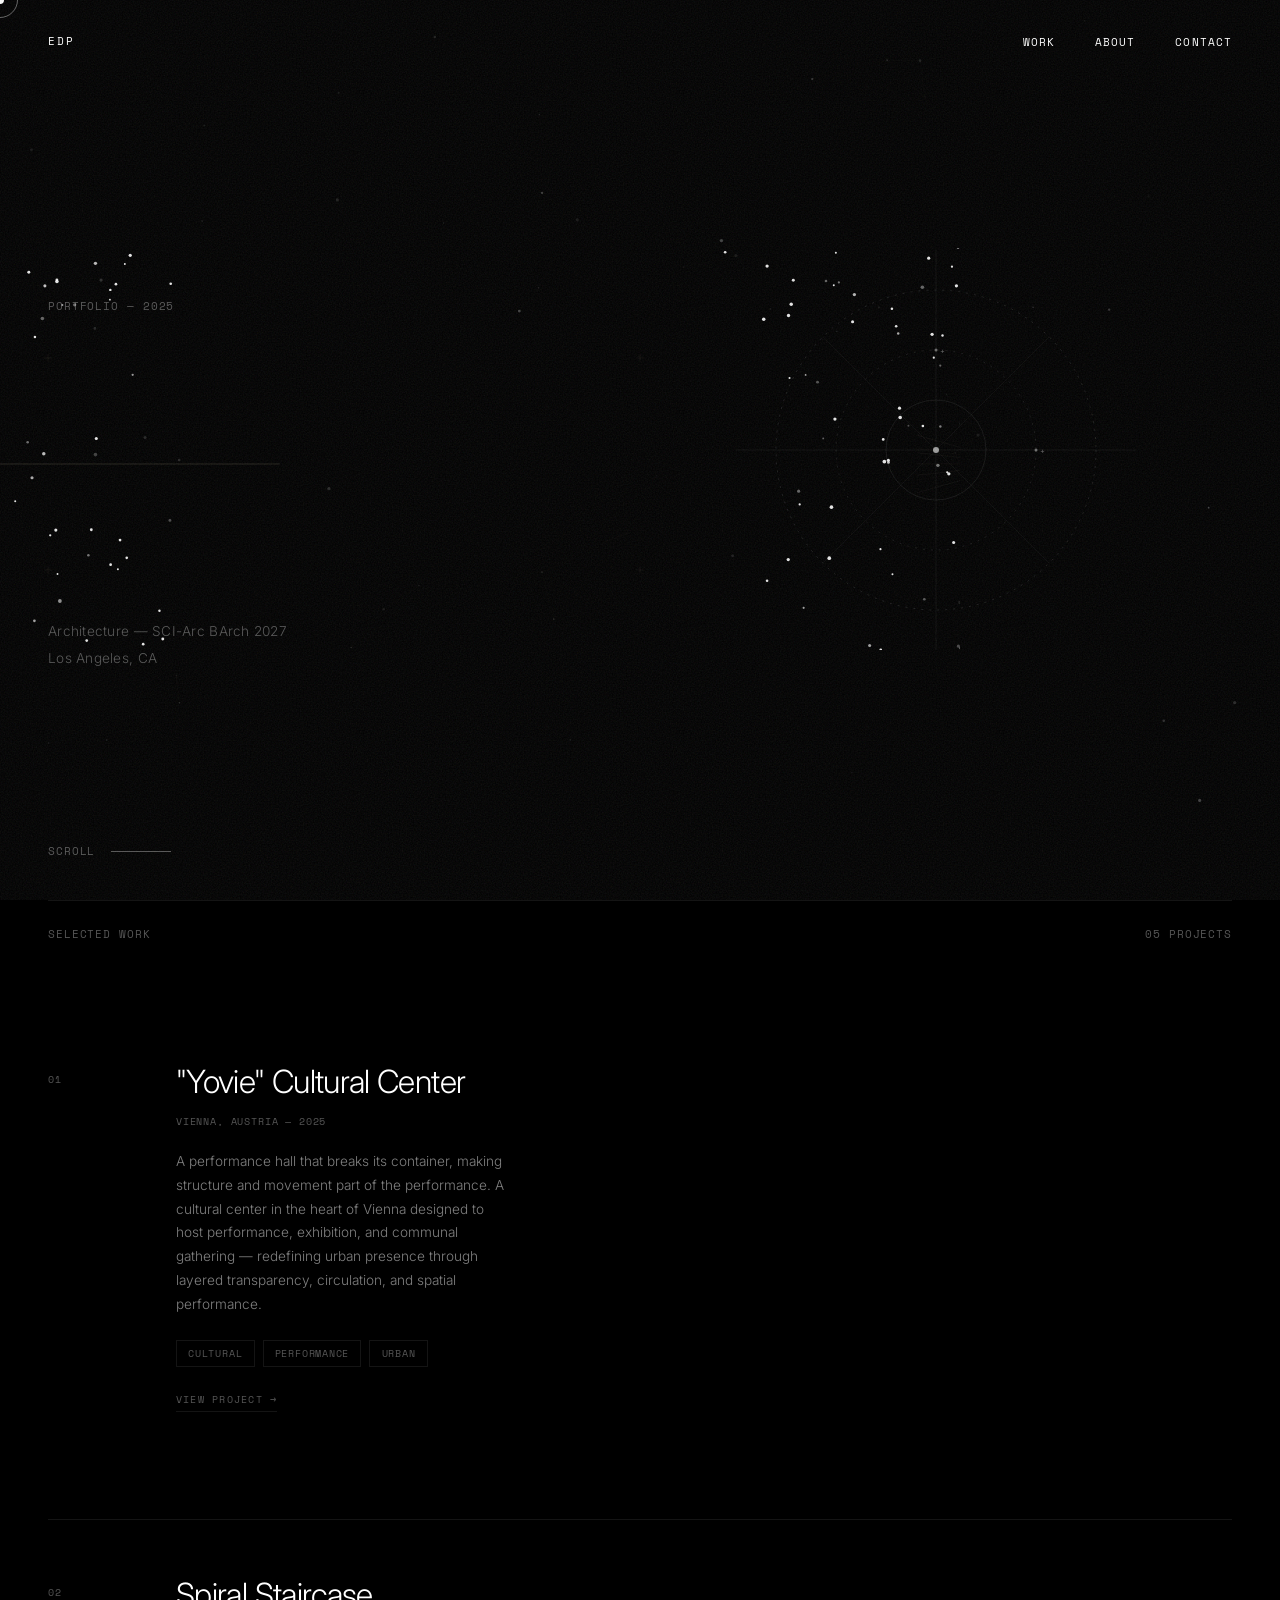
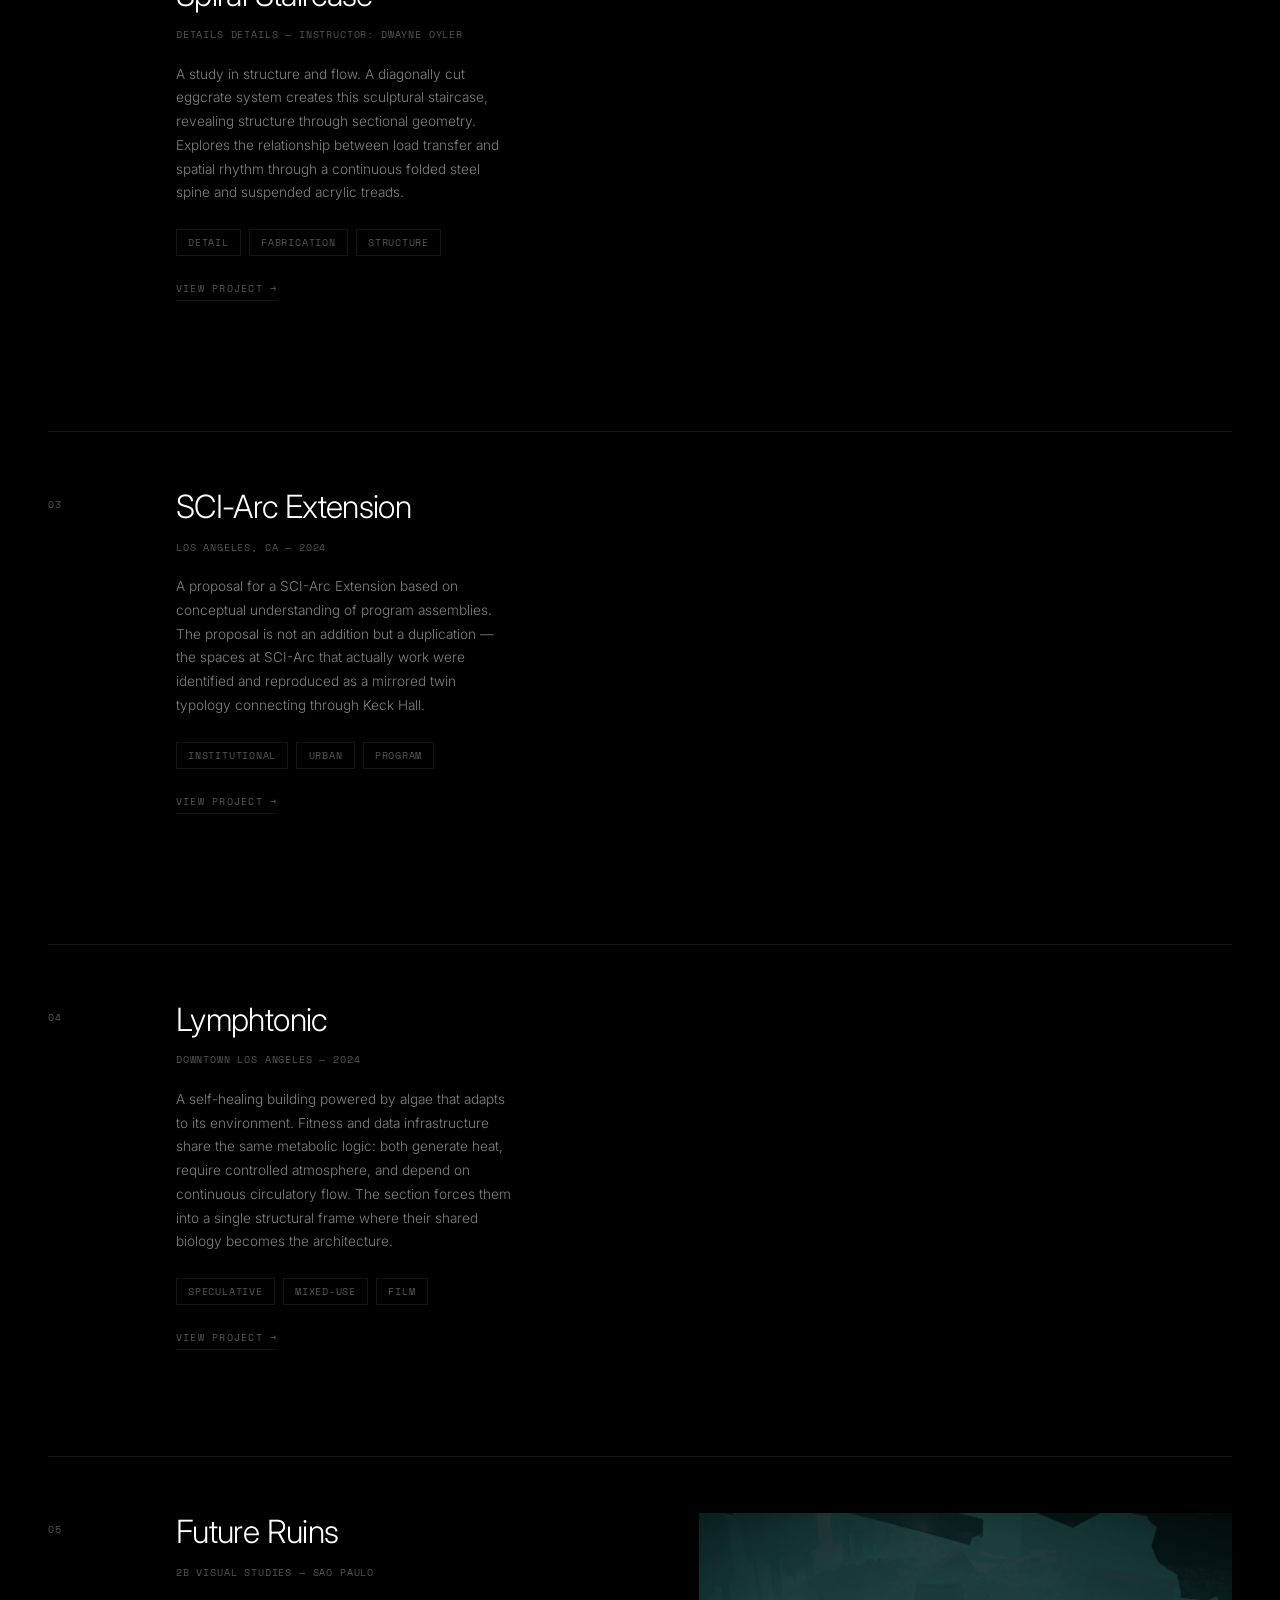
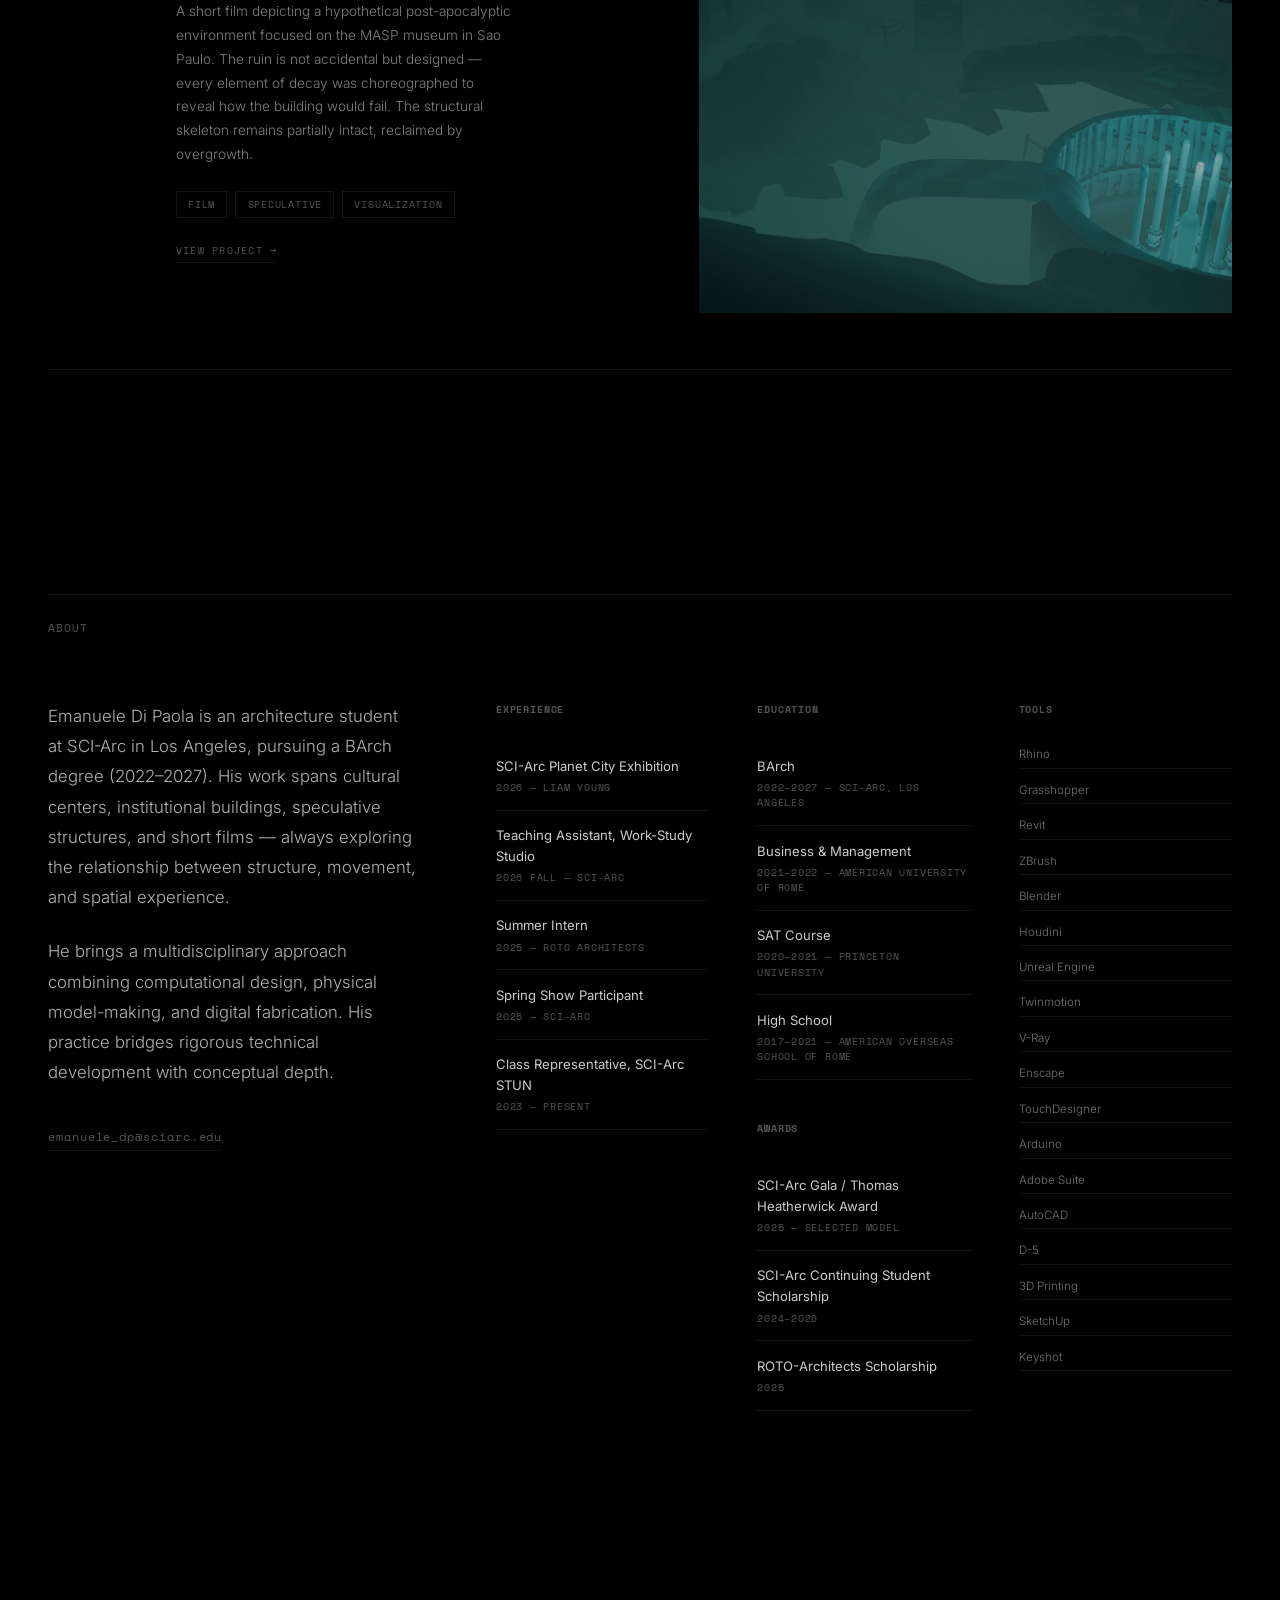
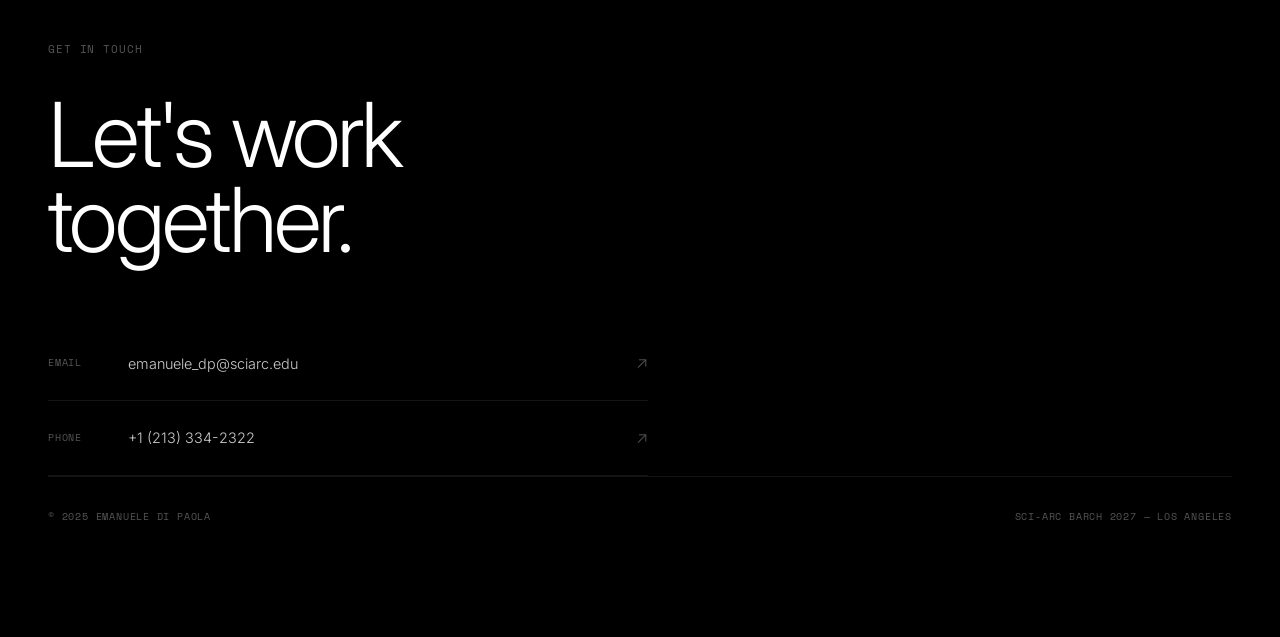
==== index.html @ e140f3e4 "new update" ====
<!DOCTYPE html>
<html lang="en">
<head>
  <meta charset="UTF-8" />
  <meta name="viewport" content="width=device-width, initial-scale=1.0" />
  <title>Emanuele Di Paola — Architecture</title>
  <link rel="preconnect" href="https://fonts.googleapis.com" />
  <link rel="preconnect" href="https://fonts.gstatic.com" crossorigin />
  <link href="https://fonts.googleapis.com/css2?family=Inter:wght@300;400;500;600&family=Space+Mono:wght@400;700&display=swap" rel="stylesheet" />
  <link rel="stylesheet" href="style.css" />
</head>
<body>

  <!-- Custom cursor -->
  <div class="cursor" id="cursor"></div>
  <div class="cursor-follower" id="cursor-follower"></div>

  <!-- Navigation -->
  <nav id="nav">
    <a href="#" class="nav-logo">EDP</a>
    <ul class="nav-links">
      <li><a href="#work" class="nav-link">Work</a></li>
      <li><a href="#about" class="nav-link">About</a></li>
      <li><a href="#contact" class="nav-link">Contact</a></li>
    </ul>
  </nav>

  <!-- Hero -->
  <section id="hero">
    <canvas id="bg-canvas"></canvas>
    <div class="hero-content">
      <div class="hero-label">
        <span class="mono">Portfolio — 2025</span>
      </div>
      <h1 class="hero-name">
        <span class="line-wrap"><span class="line">EMANUELE</span></span>
        <span class="line-wrap"><span class="line">DI PAOLA</span></span>
      </h1>
      <div class="hero-sub">
        <p>Architecture &mdash; SCI-Arc BArch&nbsp;2027</p>
        <p>Los Angeles, CA</p>
      </div>
    </div>
    <div class="hero-diagram">
      <svg viewBox="0 0 400 400" fill="none" xmlns="http://www.w3.org/2000/svg" class="diagram-svg">
        <circle cx="200" cy="200" r="160" stroke="white" stroke-width="0.4" stroke-dasharray="2 6" opacity="0.3"/>
        <circle cx="200" cy="200" r="100" stroke="white" stroke-width="0.4" stroke-dasharray="2 6" opacity="0.25"/>
        <circle cx="200" cy="200" r="50" stroke="white" stroke-width="0.4" opacity="0.2"/>
        <line x1="0" y1="200" x2="400" y2="200" stroke="white" stroke-width="0.4" opacity="0.15"/>
        <line x1="200" y1="0" x2="200" y2="400" stroke="white" stroke-width="0.4" opacity="0.15"/>
        <line x1="87" y1="87" x2="313" y2="313" stroke="white" stroke-width="0.4" opacity="0.1"/>
        <line x1="313" y1="87" x2="87" y2="313" stroke="white" stroke-width="0.4" opacity="0.1"/>
        <circle cx="200" cy="200" r="3" fill="white" opacity="0.6"/>
        <circle cx="200" cy="100" r="1.5" fill="white" opacity="0.4"/>
        <circle cx="300" cy="200" r="1.5" fill="white" opacity="0.4"/>
        <text x="204" y="104" fill="white" font-size="8" font-family="Space Mono" opacity="0.4">+</text>
        <text x="304" y="204" fill="white" font-size="8" font-family="Space Mono" opacity="0.4">+</text>
      </svg>
    </div>
    <div class="hero-scroll">
      <span class="mono">Scroll</span>
      <div class="scroll-line"></div>
    </div>
  </section>

  <!-- Selected Work -->
  <section id="work">
    <div class="section-header">
      <span class="mono section-label">Selected Work</span>
      <span class="mono section-count">05 Projects</span>
    </div>

    <div class="projects-list">

      <!-- Project 01 -->
      <article class="project-item" id="project-01" data-href="project-01.html">
        <div class="project-number mono">01</div>
        <div class="project-info">
          <h2 class="project-title">"Yovie" Cultural Center</h2>
          <p class="project-meta mono">Vienna, Austria &mdash; 2025</p>
          <p class="project-desc">A performance hall that breaks its container, making structure and movement part of the performance. A cultural center in the heart of Vienna designed to host performance, exhibition, and communal gathering — redefining urban presence through layered transparency, circulation, and spatial performance.</p>
          <div class="project-tags">
            <span class="tag">Cultural</span>
            <span class="tag">Performance</span>
            <span class="tag">Urban</span>
          </div>
          <a href="project-01.html" class="project-view-link mono">View Project →</a>
        </div>
        <div class="project-image-wrap">
          <div class="project-image project-image-01">
            <div class="image-overlay"></div>
          </div>
        </div>
      </article>

      <!-- Project 02 -->
      <article class="project-item" id="project-02" data-href="project-02.html">
        <div class="project-number mono">02</div>
        <div class="project-info">
          <h2 class="project-title">Spiral Staircase</h2>
          <p class="project-meta mono">Details Details — Instructor: Dwayne Oyler</p>
          <p class="project-desc">A study in structure and flow. A diagonally cut eggcrate system creates this sculptural staircase, revealing structure through sectional geometry. Explores the relationship between load transfer and spatial rhythm through a continuous folded steel spine and suspended acrylic treads.</p>
          <div class="project-tags">
            <span class="tag">Detail</span>
            <span class="tag">Fabrication</span>
            <span class="tag">Structure</span>
          </div>
          <a href="project-02.html" class="project-view-link mono">View Project →</a>
        </div>
        <div class="project-image-wrap">
          <div class="project-image project-image-02">
            <div class="image-overlay"></div>
          </div>
        </div>
      </article>

      <!-- Project 03 -->
      <article class="project-item" id="project-03" data-href="project-03.html">
        <div class="project-number mono">03</div>
        <div class="project-info">
          <h2 class="project-title">SCI-Arc Extension</h2>
          <p class="project-meta mono">Los Angeles, CA &mdash; 2024</p>
          <p class="project-desc">A proposal for a SCI-Arc Extension based on conceptual understanding of program assemblies. The proposal is not an addition but a duplication — the spaces at SCI-Arc that actually work were identified and reproduced as a mirrored twin typology connecting through Keck Hall.</p>
          <div class="project-tags">
            <span class="tag">Institutional</span>
            <span class="tag">Urban</span>
            <span class="tag">Program</span>
          </div>
          <a href="project-03.html" class="project-view-link mono">View Project →</a>
        </div>
        <div class="project-image-wrap">
          <div class="project-image project-image-03">
            <div class="image-overlay"></div>
          </div>
        </div>
      </article>

      <!-- Project 04 -->
      <article class="project-item" id="project-04" data-href="project-04.html">
        <div class="project-number mono">04</div>
        <div class="project-info">
          <h2 class="project-title">Lymphtonic</h2>
          <p class="project-meta mono">Downtown Los Angeles &mdash; 2024</p>
          <p class="project-desc">A self-healing building powered by algae that adapts to its environment. Fitness and data infrastructure share the same metabolic logic: both generate heat, require controlled atmosphere, and depend on continuous circulatory flow. The section forces them into a single structural frame where their shared biology becomes the architecture.</p>
          <div class="project-tags">
            <span class="tag">Speculative</span>
            <span class="tag">Mixed-Use</span>
            <span class="tag">Film</span>
          </div>
          <a href="project-04.html" class="project-view-link mono">View Project →</a>
        </div>
        <div class="project-image-wrap">
          <div class="project-image project-image-04">
            <div class="image-overlay"></div>
          </div>
        </div>
      </article>

      <!-- Project 05 -->
      <article class="project-item" id="project-05" data-href="project-05.html">
        <div class="project-number mono">05</div>
        <div class="project-info">
          <h2 class="project-title">Future Ruins</h2>
          <p class="project-meta mono">2B Visual Studies &mdash; Sao Paulo</p>
          <p class="project-desc">A short film depicting a hypothetical post-apocalyptic environment focused on the MASP museum in Sao Paulo. The ruin is not accidental but designed — every element of decay was choreographed to reveal how the building would fail. The structural skeleton remains partially intact, reclaimed by overgrowth.</p>
          <div class="project-tags">
            <span class="tag">Film</span>
            <span class="tag">Speculative</span>
            <span class="tag">Visualization</span>
          </div>
          <a href="project-05.html" class="project-view-link mono">View Project →</a>
        </div>
        <div class="project-image-wrap">
          <div class="project-image project-image-05">
            <div class="image-overlay"></div>
          </div>
        </div>
      </article>

    </div>
  </section>

  <!-- About -->
  <section id="about">
    <div class="section-header">
      <span class="mono section-label">About</span>
    </div>
    <div class="about-grid">
      <div class="about-bio">
        <p class="about-text">Emanuele Di Paola is an architecture student at SCI-Arc in Los Angeles, pursuing a BArch degree (2022–2027). His work spans cultural centers, institutional buildings, speculative structures, and short films — always exploring the relationship between structure, movement, and spatial experience.</p>
        <p class="about-text">He brings a multidisciplinary approach combining computational design, physical model-making, and digital fabrication. His practice bridges rigorous technical development with conceptual depth.</p>
        <div class="about-contact-inline">
          <a href="mailto:emanuele_dp@sciarc.edu" class="about-email">emanuele_dp@sciarc.edu</a>
        </div>
      </div>
      <div class="about-columns">
        <div class="about-col">
          <h3 class="col-title mono">Experience</h3>
          <ul class="cv-list">
            <li class="cv-item">
              <span class="cv-title">SCI-Arc Planet City Exhibition</span>
              <span class="cv-meta mono">2026 — Liam Young</span>
            </li>
            <li class="cv-item">
              <span class="cv-title">Teaching Assistant, Work-Study Studio</span>
              <span class="cv-meta mono">2026 Fall — SCI-Arc</span>
            </li>
            <li class="cv-item">
              <span class="cv-title">Summer Intern</span>
              <span class="cv-meta mono">2025 — ROTO Architects</span>
            </li>
            <li class="cv-item">
              <span class="cv-title">Spring Show Participant</span>
              <span class="cv-meta mono">2025 — SCI-Arc</span>
            </li>
            <li class="cv-item">
              <span class="cv-title">Class Representative, SCI-Arc STUN</span>
              <span class="cv-meta mono">2023 – Present</span>
            </li>
          </ul>
        </div>
        <div class="about-col">
          <h3 class="col-title mono">Education</h3>
          <ul class="cv-list">
            <li class="cv-item">
              <span class="cv-title">BArch</span>
              <span class="cv-meta mono">2022–2027 — SCI-Arc, Los Angeles</span>
            </li>
            <li class="cv-item">
              <span class="cv-title">Business &amp; Management</span>
              <span class="cv-meta mono">2021–2022 — American University of Rome</span>
            </li>
            <li class="cv-item">
              <span class="cv-title">SAT Course</span>
              <span class="cv-meta mono">2020–2021 — Princeton University</span>
            </li>
            <li class="cv-item">
              <span class="cv-title">High School</span>
              <span class="cv-meta mono">2017–2021 — American Overseas School of Rome</span>
            </li>
          </ul>
          <h3 class="col-title mono" style="margin-top: 2.5rem;">Awards</h3>
          <ul class="cv-list">
            <li class="cv-item">
              <span class="cv-title">SCI-Arc Gala / Thomas Heatherwick Award</span>
              <span class="cv-meta mono">2025 — Selected Model</span>
            </li>
            <li class="cv-item">
              <span class="cv-title">SCI-Arc Continuing Student Scholarship</span>
              <span class="cv-meta mono">2024–2026</span>
            </li>
            <li class="cv-item">
              <span class="cv-title">ROTO-Architects Scholarship</span>
              <span class="cv-meta mono">2025</span>
            </li>
          </ul>
        </div>
        <div class="about-col">
          <h3 class="col-title mono">Tools</h3>
          <div class="skills-grid">
            <span class="skill">Rhino</span>
            <span class="skill">Grasshopper</span>
            <span class="skill">Revit</span>
            <span class="skill">ZBrush</span>
            <span class="skill">Blender</span>
            <span class="skill">Houdini</span>
            <span class="skill">Unreal Engine</span>
            <span class="skill">Twinmotion</span>
            <span class="skill">V-Ray</span>
            <span class="skill">Enscape</span>
            <span class="skill">TouchDesigner</span>
            <span class="skill">Arduino</span>
            <span class="skill">Adobe Suite</span>
            <span class="skill">AutoCAD</span>
            <span class="skill">D-5</span>
            <span class="skill">3D Printing</span>
            <span class="skill">SketchUp</span>
            <span class="skill">Keyshot</span>
          </div>
        </div>
      </div>
    </div>
  </section>

  <!-- Contact -->
  <section id="contact">
    <div class="contact-inner">
      <span class="mono section-label">Get in touch</span>
      <h2 class="contact-heading">Let's work<br/>together.</h2>
      <div class="contact-links">
        <a href="mailto:emanuele_dp@sciarc.edu" class="contact-link">
          <span class="contact-link-label mono">Email</span>
          <span class="contact-link-value">emanuele_dp@sciarc.edu</span>
          <span class="contact-link-arrow">↗</span>
        </a>
        <a href="tel:+12133342322" class="contact-link">
          <span class="contact-link-label mono">Phone</span>
          <span class="contact-link-value">+1 (213) 334-2322</span>
          <span class="contact-link-arrow">↗</span>
        </a>
      </div>
    </div>
    <footer class="footer">
      <span class="mono footer-copy">© 2025 Emanuele Di Paola</span>
      <span class="mono footer-school">SCI-Arc BArch 2027 — Los Angeles</span>
    </footer>
  </section>

  <script src="particles.js"></script>
  <script src="main.js"></script>
</body>
</html>
---- style.css ----
/* ─── Reset & Base ─────────────────────────────────────────────────────────── */
*, *::before, *::after {
  box-sizing: border-box;
  margin: 0;
  padding: 0;
}

:root {
  --bg: #000000;
  --bg2: #000000;
  --white: #ffffff;
  --off-white: #e8e4df;
  --muted: #555555;
  --border: rgba(255,255,255,0.08);
  --accent: #c8b89a;
  --font-sans: 'Inter', -apple-system, sans-serif;
  --font-mono: 'Space Mono', 'Courier New', monospace;
}

html {
  scroll-behavior: smooth;
  font-size: 16px;
  -webkit-text-size-adjust: 100%;
}

body {
  background: var(--bg);
  color: var(--white);
  font-family: var(--font-sans);
  font-weight: 300;
  line-height: 1.6;
  cursor: none;
  overflow-x: hidden;
  -webkit-tap-highlight-color: transparent;
}

/* Film-grain overlay — black in code, lighter gray on screen */
body::before {
  content: '';
  position: fixed;
  inset: 0;
  z-index: 9990;
  pointer-events: none;
  opacity: 0.09;
  background-image: url("data:image/svg+xml,%3Csvg xmlns='http://www.w3.org/2000/svg' width='320' height='320'%3E%3Cfilter id='n'%3E%3CfeTurbulence type='fractalNoise' baseFrequency='0.72' numOctaves='4' stitchTiles='stitch'/%3E%3C/filter%3E%3Crect width='320' height='320' filter='url(%23n)'/%3E%3C/svg%3E");
  background-size: 320px 320px;
}

a {
  color: inherit;
  text-decoration: none;
}

/* ─── Custom Cursor ─────────────────────────────────────────────────────────── */
.cursor {
  width: 8px;
  height: 8px;
  background: var(--white);
  border-radius: 50%;
  position: fixed;
  top: 0; left: 0;
  pointer-events: none;
  z-index: 9999;
  transform: translate(-50%, -50%);
  transition: transform 0.08s ease, width 0.25s ease, height 0.25s ease, background 0.25s ease;
  mix-blend-mode: difference;
}

.cursor-follower {
  width: 36px;
  height: 36px;
  border: 1px solid rgba(255,255,255,0.4);
  border-radius: 50%;
  position: fixed;
  top: 0; left: 0;
  pointer-events: none;
  z-index: 9998;
  transform: translate(-50%, -50%);
  transition: transform 0.18s ease, width 0.3s ease, height 0.3s ease, opacity 0.3s ease;
  mix-blend-mode: difference;
}

body:hover .cursor-follower { opacity: 1; }

/* ─── Typography Utilities ──────────────────────────────────────────────────── */
.mono {
  font-family: var(--font-mono);
  font-size: 0.7rem;
  letter-spacing: 0.08em;
  text-transform: uppercase;
}

/* ─── Navigation ────────────────────────────────────────────────────────────── */
#nav {
  position: fixed;
  top: 0; left: 0; right: 0;
  z-index: 100;
  display: flex;
  justify-content: space-between;
  align-items: center;
  padding: 1.75rem 3rem;
  mix-blend-mode: difference;
}

.nav-logo {
  font-family: var(--font-mono);
  font-size: 0.7rem;
  letter-spacing: 0.2em;
  text-transform: uppercase;
  color: var(--white);
  transition: opacity 0.3s ease;
}

.nav-logo:hover { opacity: 0.5; }

.nav-links {
  display: flex;
  gap: 2.5rem;
  list-style: none;
}

.nav-link {
  font-family: var(--font-mono);
  font-size: 0.68rem;
  letter-spacing: 0.1em;
  text-transform: uppercase;
  color: var(--white);
  position: relative;
  transition: opacity 0.3s ease;
}

.nav-link::after {
  content: '';
  position: absolute;
  bottom: -2px; left: 0;
  width: 0; height: 1px;
  background: var(--white);
  transition: width 0.4s cubic-bezier(0.65, 0, 0.35, 1);
}

.nav-link:hover { opacity: 0.5; }
.nav-link:hover::after { width: 100%; }

/* ─── Hero ──────────────────────────────────────────────────────────────────── */
#hero {
  min-height: 100vh;
  display: grid;
  grid-template-columns: 1fr 1fr;
  align-items: center;
  padding: 0 3rem;
  position: relative;
  overflow: hidden;
}

#bg-canvas {
  position: absolute;
  inset: 0;
  width: 100%;
  height: 100%;
  pointer-events: none;
  z-index: 0;
}

.hero-content,
.hero-diagram {
  position: relative;
  z-index: 1;
}

.hero-content {
  padding-top: 8rem;
  padding-bottom: 4rem;
  z-index: 2;
}

.hero-label {
  margin-bottom: 2.5rem;
  opacity: 0;
  animation: fadeUp 0.8s ease 0.2s forwards;
}

.hero-label .mono {
  color: var(--muted);
}

.hero-name {
  font-size: clamp(4rem, 9vw, 9rem);
  font-weight: 300;
  line-height: 0.92;
  letter-spacing: -0.03em;
  overflow: visible; /* allow particle canvas to extend if needed */
  margin-bottom: 3rem;
}

.line-wrap {
  display: block;
  overflow: hidden;
}

.line {
  display: block;
  opacity: 0;
  transform: translateY(100%);
  animation: slideUp 0.9s cubic-bezier(0.16, 1, 0.3, 1) forwards;
}

.line-wrap:nth-child(1) .line { animation-delay: 0.4s; }
.line-wrap:nth-child(2) .line { animation-delay: 0.6s; }

.hero-sub {
  opacity: 0;
  animation: fadeUp 0.8s ease 0.9s forwards;
}

.hero-sub p {
  font-size: 0.85rem;
  color: var(--muted);
  letter-spacing: 0.02em;
  line-height: 2;
}

.hero-diagram {
  display: flex;
  align-items: center;
  justify-content: center;
  opacity: 0;
  animation: fadeIn 1.5s ease 1s forwards;
}

.diagram-svg {
  width: min(400px, 80%);
  height: auto;
  animation: rotateSlow 60s linear infinite;
}

@keyframes rotateSlow {
  from { transform: rotate(0deg); }
  to   { transform: rotate(360deg); }
}

.hero-scroll {
  position: absolute;
  bottom: 2.5rem;
  left: 3rem;
  display: flex;
  align-items: center;
  gap: 1rem;
  opacity: 0;
  animation: fadeUp 0.8s ease 1.2s forwards;
}

.hero-scroll .mono {
  color: var(--muted);
}

.scroll-line {
  width: 60px;
  height: 1px;
  background: var(--muted);
  position: relative;
  overflow: hidden;
}

.scroll-line::after {
  content: '';
  position: absolute;
  top: 0; left: -100%;
  width: 100%; height: 100%;
  background: var(--white);
  animation: scrollAnim 2s ease 1.5s infinite;
}

@keyframes scrollAnim {
  0%   { left: -100%; }
  50%  { left: 0; }
  100% { left: 100%; }
}

/* ─── Section Common ────────────────────────────────────────────────────────── */
section {
  padding: 7rem 3rem;
}

.section-header {
  display: flex;
  justify-content: space-between;
  align-items: baseline;
  border-top: 1px solid var(--border);
  padding-top: 1.5rem;
  margin-bottom: 4rem;
}

.section-label { color: var(--muted); }
.section-count  { color: var(--muted); }

/* ─── Projects ──────────────────────────────────────────────────────────────── */
#work { padding-top: 0; }

.projects-list {
  display: flex;
  flex-direction: column;
  gap: 0;
}

.project-item {
  display: grid;
  grid-template-columns: 80px 1fr 45%;
  gap: 3rem;
  align-items: start;
  padding: 3.5rem 0;
  border-bottom: 1px solid var(--border);
  position: relative;
  transition: background 0.4s ease;
  opacity: 0;
  transform: translateY(30px);
  transition: opacity 0.7s ease, transform 0.7s ease, background 0.4s ease;
}

.project-item.visible {
  opacity: 1;
  transform: translateY(0);
}

.project-item:hover { background: rgba(255,255,255,0.02); }

.project-number {
  font-size: 0.65rem;
  color: var(--muted);
  padding-top: 0.5rem;
  letter-spacing: 0.1em;
}

.project-info { padding-right: 2rem; }

.project-title {
  font-size: clamp(1.5rem, 2.5vw, 2.2rem);
  font-weight: 300;
  letter-spacing: -0.02em;
  margin-bottom: 0.75rem;
  line-height: 1.2;
  transition: color 0.3s ease;
}

.project-item:hover .project-title { color: var(--off-white); }

.project-meta {
  color: var(--muted);
  margin-bottom: 1.25rem;
  font-size: 0.65rem;
}

.project-desc {
  font-size: 0.85rem;
  line-height: 1.75;
  color: rgba(255,255,255,0.5);
  max-width: 42ch;
  margin-bottom: 1.5rem;
}

.project-tags {
  display: flex;
  flex-wrap: wrap;
  gap: 0.5rem;
}

.tag {
  font-family: var(--font-mono);
  font-size: 0.6rem;
  letter-spacing: 0.08em;
  text-transform: uppercase;
  border: 1px solid var(--border);
  padding: 0.3rem 0.7rem;
  color: var(--muted);
  transition: border-color 0.3s ease, color 0.3s ease;
}

.project-item:hover .tag {
  border-color: rgba(255,255,255,0.2);
  color: rgba(255,255,255,0.6);
}

.project-image-wrap {
  overflow: hidden;
  aspect-ratio: 4/3;
  position: relative;
}

.project-image {
  width: 100%;
  height: 100%;
  background-size: cover;
  background-position: center;
  transition: transform 0.7s cubic-bezier(0.16, 1, 0.3, 1);
  position: relative;
}

.project-item:hover .project-image {
  transform: scale(1.04);
}

.image-overlay {
  position: absolute;
  inset: 0;
  background: rgba(0,0,0,0.35);
  transition: opacity 0.4s ease;
}

.project-item:hover .image-overlay {
  opacity: 0;
}

/* Project thumbnail images */
.project-image-01 {
  background-image: url('Links%20copy/DSC_3353.jpg');
}

.project-image-02 {
  background-image: url('Links%20copy/DSC_3821.jpg');
}

.project-image-03 {
  background-image: url('Links%20copy/DSC_7795.jpg');
}

.project-image-04 {
  background-image: url('Links%20copy/HighresScreenshot00003.png');
}

.project-image-05 {
  background-image: url('Links%20copy/Screenshot%202024-05-03%20000449.png');
}

/* ─── About ─────────────────────────────────────────────────────────────────── */
#about { border-top: none; }

.about-grid {
  display: grid;
  grid-template-columns: 1fr 2fr;
  gap: 5rem;
}

.about-text {
  font-size: 1.05rem;
  line-height: 1.8;
  color: rgba(255,255,255,0.7);
  margin-bottom: 1.5rem;
  font-weight: 300;
}

.about-email {
  font-family: var(--font-mono);
  font-size: 0.72rem;
  letter-spacing: 0.08em;
  color: var(--muted);
  border-bottom: 1px solid var(--border);
  padding-bottom: 0.25rem;
  transition: color 0.3s ease, border-color 0.3s ease;
  display: inline-block;
  margin-top: 1rem;
}

.about-email:hover {
  color: var(--white);
  border-color: var(--white);
}

.about-columns {
  display: grid;
  grid-template-columns: 1fr 1fr 1fr;
  gap: 3rem;
}

.col-title {
  color: var(--muted);
  margin-bottom: 1.5rem;
  font-size: 0.65rem;
}

.cv-list {
  list-style: none;
  display: flex;
  flex-direction: column;
  gap: 0;
}

.cv-item {
  display: flex;
  flex-direction: column;
  padding: 0.9rem 0;
  border-bottom: 1px solid var(--border);
}

.cv-title {
  font-size: 0.82rem;
  font-weight: 400;
  color: rgba(255,255,255,0.8);
  margin-bottom: 0.2rem;
}

.cv-meta {
  color: var(--muted);
  font-size: 0.6rem;
}

.skills-grid {
  display: flex;
  flex-wrap: wrap;
  gap: 0.5rem;
}

.skill {
  font-size: 0.72rem;
  color: rgba(255,255,255,0.45);
  padding: 0.25rem 0;
  border-bottom: 1px solid var(--border);
  width: 100%;
  transition: color 0.3s ease;
}

.skill:hover { color: rgba(255,255,255,0.8); }

/* ─── Contact ───────────────────────────────────────────────────────────────── */
#contact {
  padding-top: 0;
  min-height: 70vh;
  display: flex;
  flex-direction: column;
  justify-content: space-between;
}

.contact-inner {
  padding-top: 7rem;
}

.contact-heading {
  font-size: clamp(3rem, 7vw, 7rem);
  font-weight: 300;
  letter-spacing: -0.03em;
  line-height: 0.95;
  margin: 2rem 0 4rem;
}

.contact-links {
  display: flex;
  flex-direction: column;
  gap: 0;
  max-width: 600px;
}

.contact-link {
  display: grid;
  grid-template-columns: 80px 1fr 40px;
  align-items: center;
  padding: 1.5rem 0;
  border-bottom: 1px solid var(--border);
  transition: border-color 0.3s ease;
}

.contact-link:hover { border-color: rgba(255,255,255,0.3); }

.contact-link-label {
  color: var(--muted);
  font-size: 0.62rem;
}

.contact-link-value {
  font-size: 0.9rem;
  color: rgba(255,255,255,0.8);
  transition: color 0.3s ease;
}

.contact-link:hover .contact-link-value { color: var(--white); }

.contact-link-arrow {
  font-size: 1rem;
  color: var(--muted);
  transition: transform 0.3s ease, color 0.3s ease;
  justify-self: end;
}

.contact-link:hover .contact-link-arrow {
  transform: translate(3px, -3px);
  color: var(--white);
}

/* ─── Footer ────────────────────────────────────────────────────────────────── */
.footer {
  display: flex;
  justify-content: space-between;
  align-items: center;
  border-top: 1px solid var(--border);
  padding: 2rem 0 0;
  margin-top: auto;
}

.footer-copy, .footer-school {
  color: var(--muted);
  font-size: 0.62rem;
}

/* ─── Animations ────────────────────────────────────────────────────────────── */
@keyframes fadeUp {
  from { opacity: 0; transform: translateY(16px); }
  to   { opacity: 1; transform: translateY(0); }
}

@keyframes slideUp {
  from { opacity: 0; transform: translateY(100%); }
  to   { opacity: 1; transform: translateY(0); }
}

@keyframes fadeIn {
  from { opacity: 0; }
  to   { opacity: 1; }
}

/* ─── Responsive ────────────────────────────────────────────────────────────── */

/* ── Tablet ── */
@media (max-width: 1100px) {
  .project-item {
    grid-template-columns: 60px 1fr;
    grid-template-rows: auto auto;
  }
  .project-image-wrap {
    grid-column: 1 / -1;
    aspect-ratio: 16/7;
  }
  .about-columns {
    grid-template-columns: 1fr 1fr;
  }
}

/* ── Mobile ── */
@media (max-width: 768px) {
  #nav {
    padding: 1.5rem;
  }
  .nav-links { gap: 1.5rem; }

  section { padding: 5rem 1.5rem; }

  #hero {
    grid-template-columns: 1fr;
    padding: 0 1.5rem;
  }
  .hero-content { padding-top: 7rem; }
  .hero-diagram { display: none; }
  .hero-scroll  { left: 1.5rem; }
  .hero-name { font-size: clamp(3rem, 15vw, 5rem); }

  .project-item {
    grid-template-columns: 1fr;
    padding: 2.5rem 0;
    gap: 1.5rem;
  }
  .project-number { display: none; }
  .project-info { padding-right: 0; }
  .project-image-wrap { aspect-ratio: 16/9; }

  .about-grid {
    grid-template-columns: 1fr;
    gap: 3rem;
  }
  .about-columns { grid-template-columns: 1fr; }

  .contact-heading { font-size: clamp(2.5rem, 12vw, 4rem); }
  .contact-link { grid-template-columns: 70px 1fr 30px; }

  .footer {
    flex-direction: column;
    gap: 0.75rem;
    align-items: flex-start;
  }

  body { cursor: auto; }
  .cursor, .cursor-follower { display: none; }
}

/* ── Small phones (iPhone SE, 375px, 320px) ── */
@media (max-width: 480px) {
  #nav { padding: 1.25rem 1rem; }
  .nav-links { gap: 1.25rem; }

  section { padding: 4rem 1rem; }

  #hero { padding: 0 1rem; }
  .hero-content { padding-top: 5.5rem; }
  .hero-name { font-size: clamp(2.8rem, 16vw, 4.5rem); }
  .hero-scroll { left: 1rem; }

  .section-header { margin-bottom: 2.5rem; }

  .project-item { padding: 2rem 0; }
  .project-title { font-size: clamp(1.3rem, 6vw, 1.8rem); }
  .project-desc { font-size: 0.82rem; }

  .about-text { font-size: 0.95rem; }

  .contact-inner { padding-top: 5rem; }
  .contact-heading { font-size: clamp(2rem, 13vw, 3rem); margin: 1.5rem 0 3rem; }
  .contact-link {
    grid-template-columns: 55px 1fr 24px;
    gap: 0.5rem;
    padding: 1.25rem 0;
  }
  .contact-link-value { font-size: 0.78rem; }
}

/* ─── Project view link ──────────────────────────────────────────────────── */
.project-view-link {
  display: inline-flex;
  align-items: center;
  gap: 0.4rem;
  margin-top: 1.5rem;
  font-size: 0.65rem;
  letter-spacing: 0.12em;
  text-transform: uppercase;
  color: var(--muted);
  border-bottom: 1px solid var(--border);
  padding-bottom: 0.2rem;
  transition: color 0.3s ease, border-color 0.3s ease;
  position: relative;
  z-index: 2;
}

.project-item:hover .project-view-link {
  color: var(--white);
  border-color: rgba(255,255,255,0.4);
}

/* Clickable overlay for the entire row */
.project-item {
  cursor: pointer;
}

/* ─── Image placeholder labels (remove when real images are added) ─── */
.project-image::before {
  content: attr(data-label);
  position: absolute;
  bottom: 1rem;
  left: 1rem;
  font-family: var(--font-mono);
  font-size: 0.6rem;
  letter-spacing: 0.1em;
  color: rgba(255,255,255,0.2);
  text-transform: uppercase;
  z-index: 1;
}
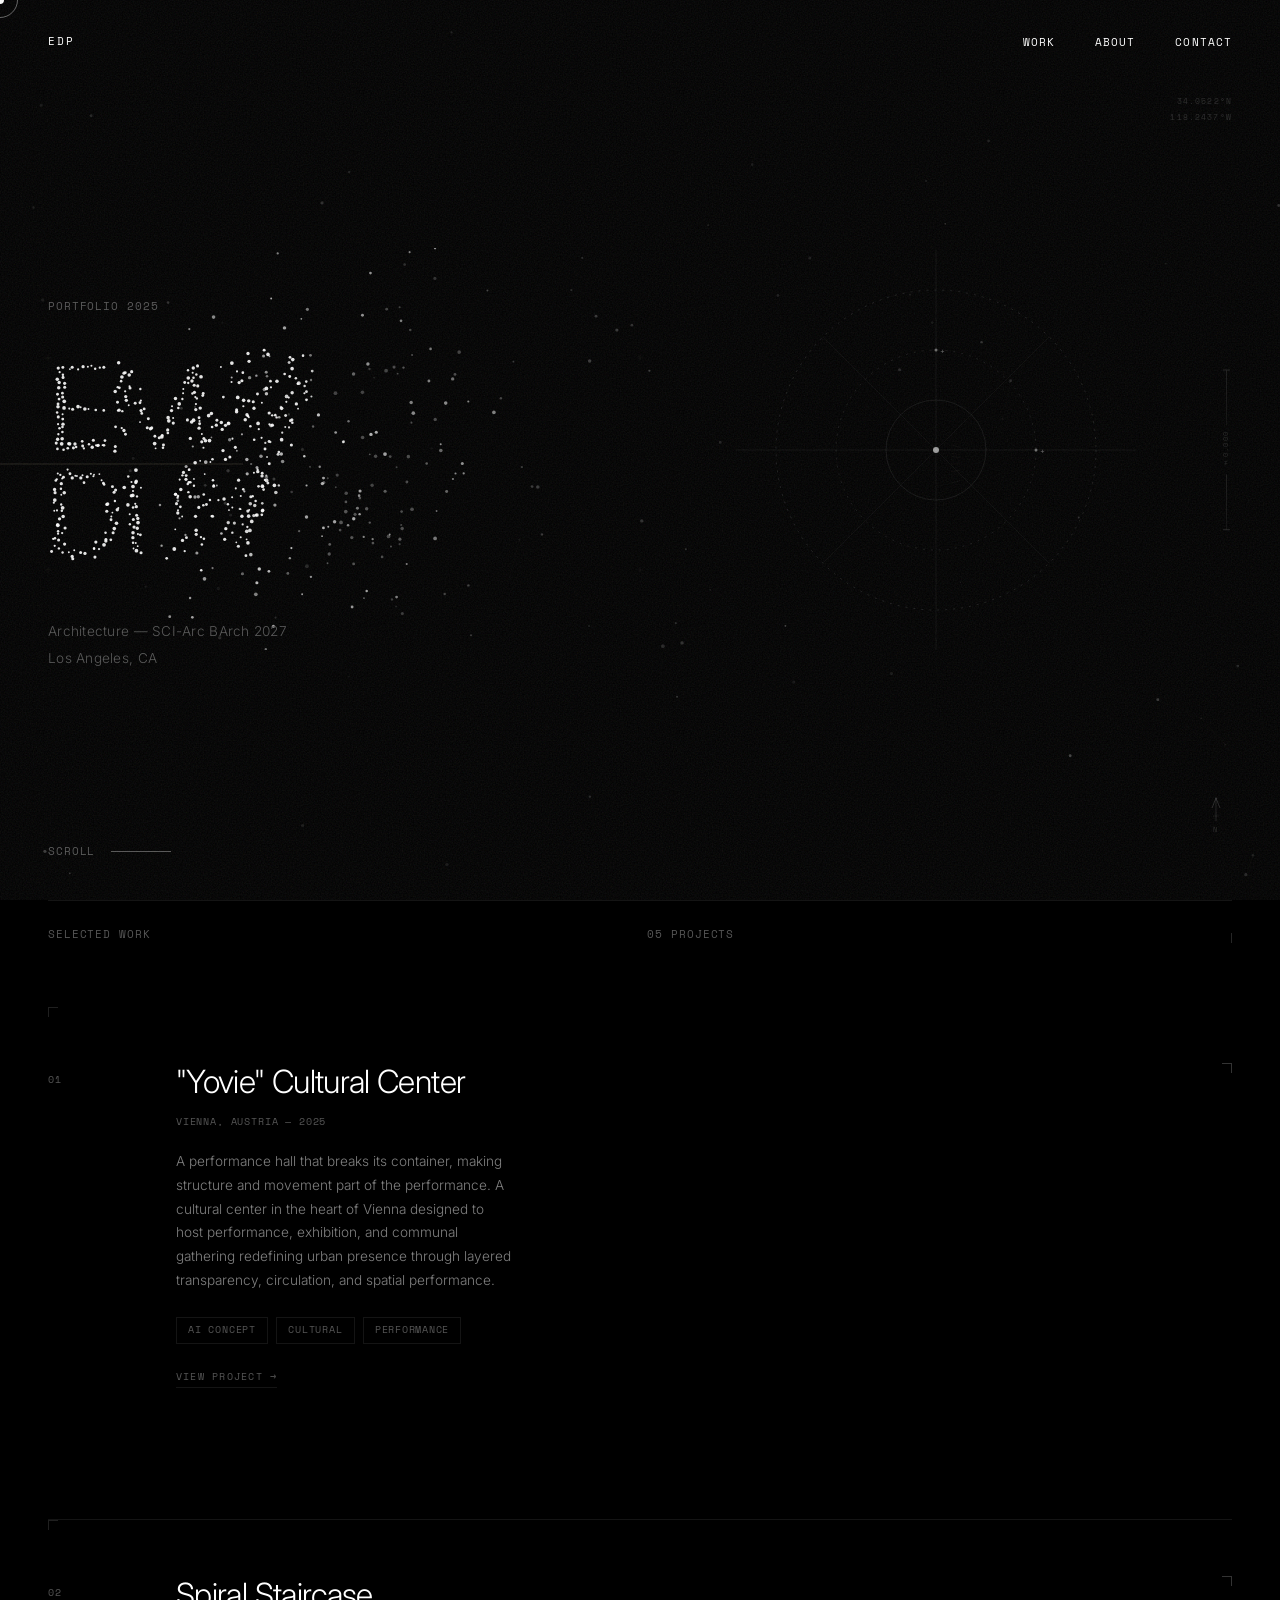
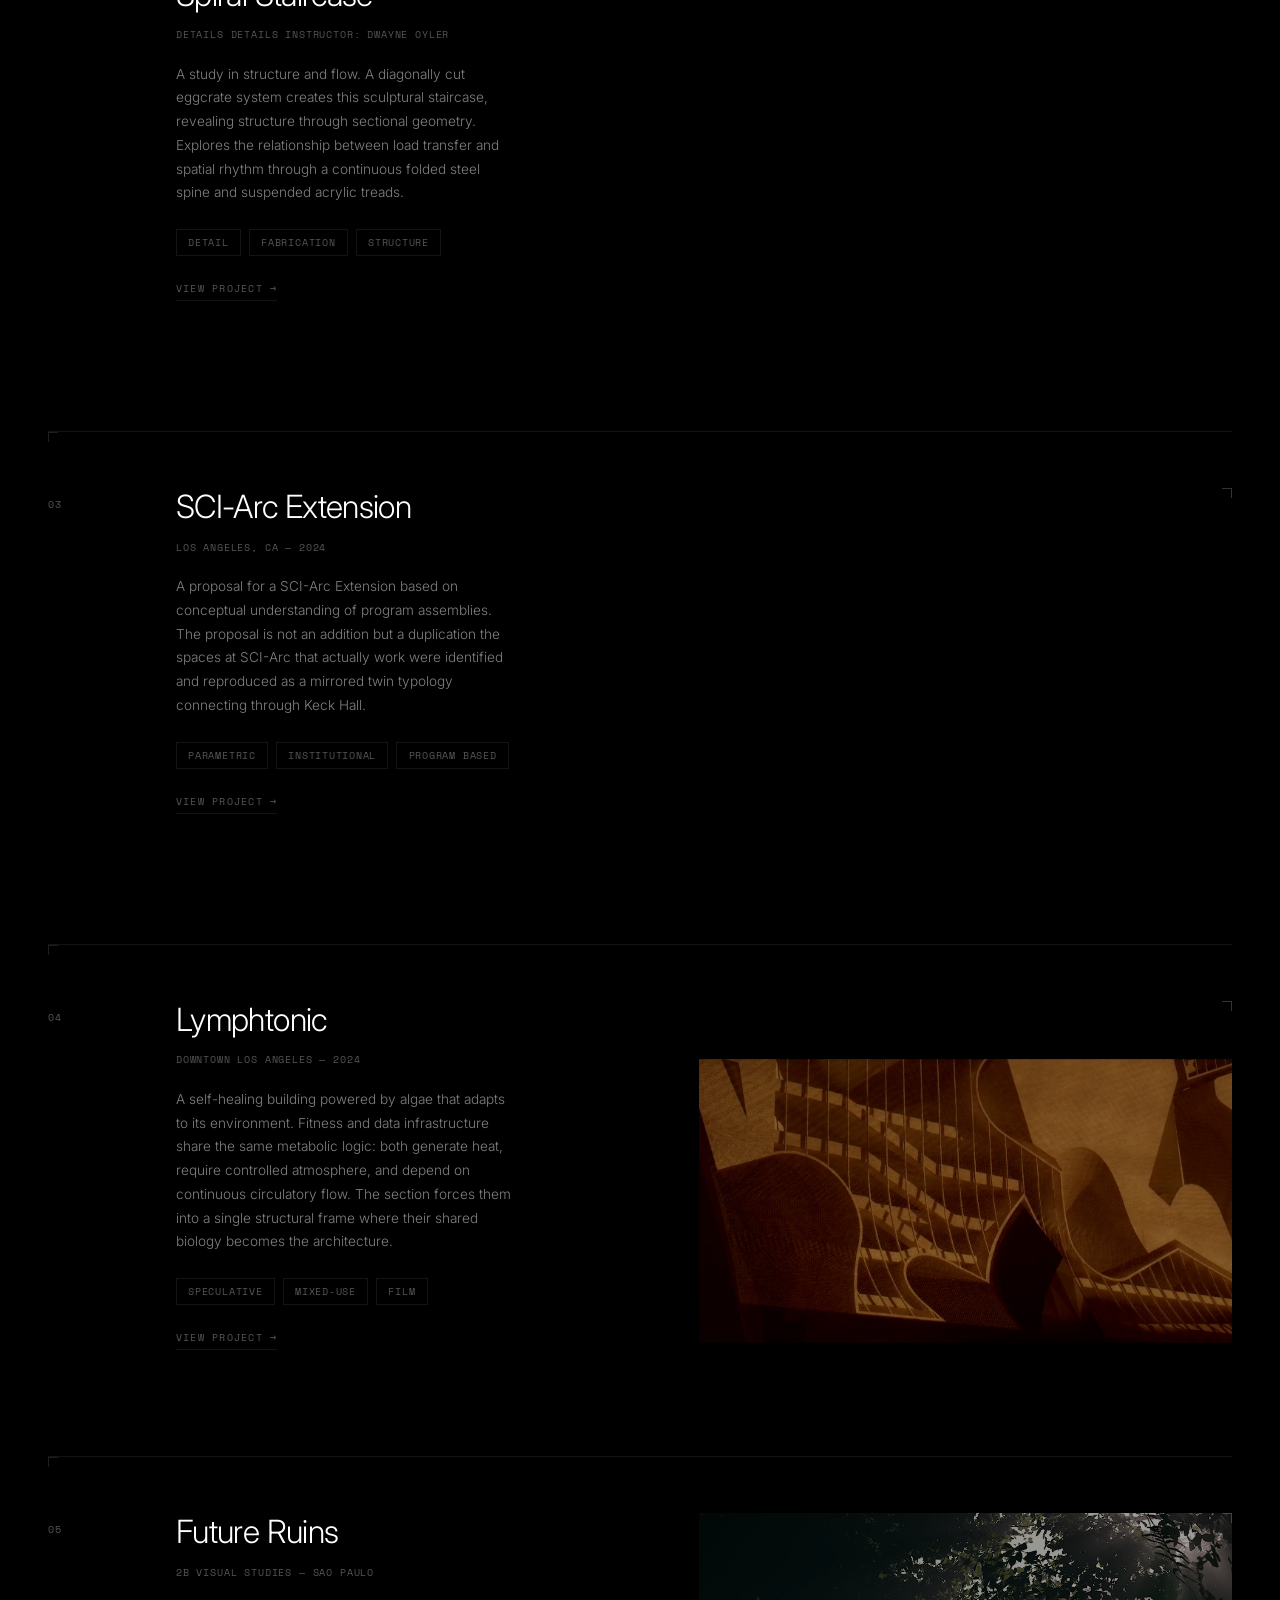
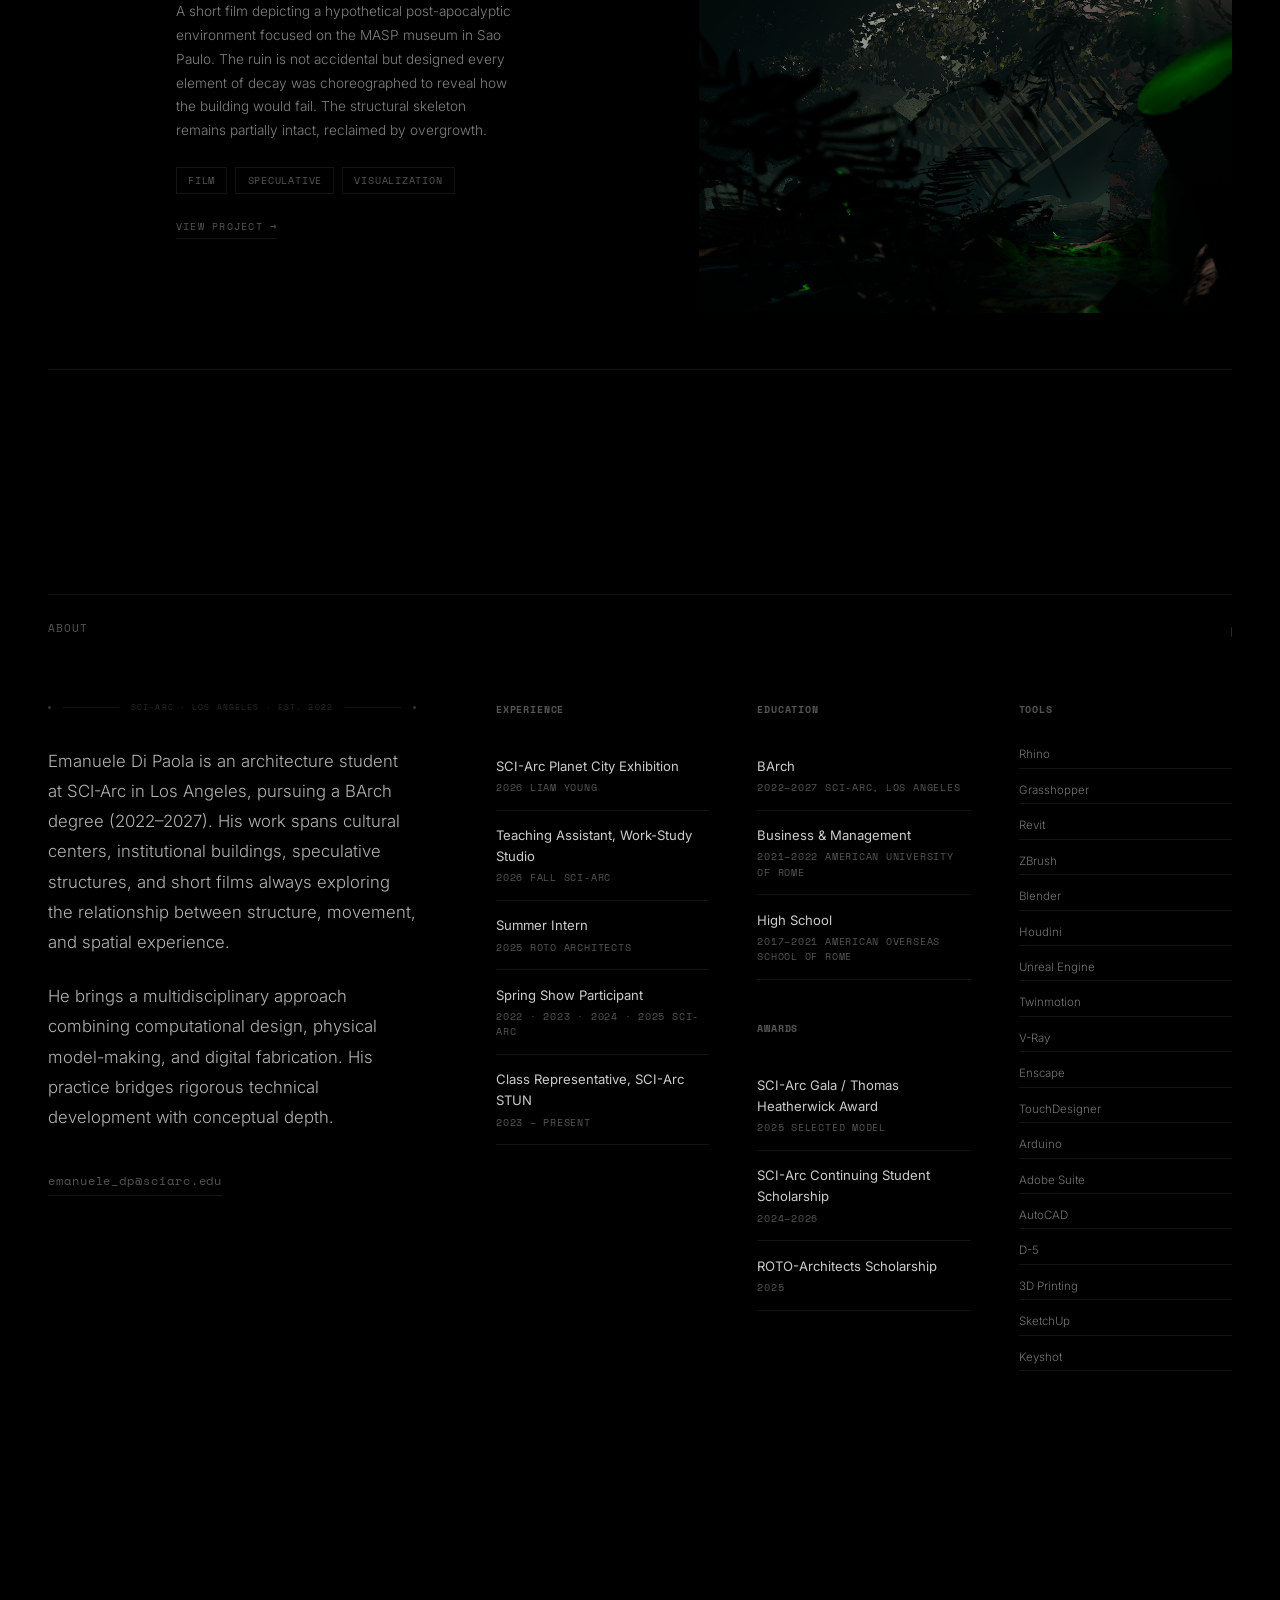
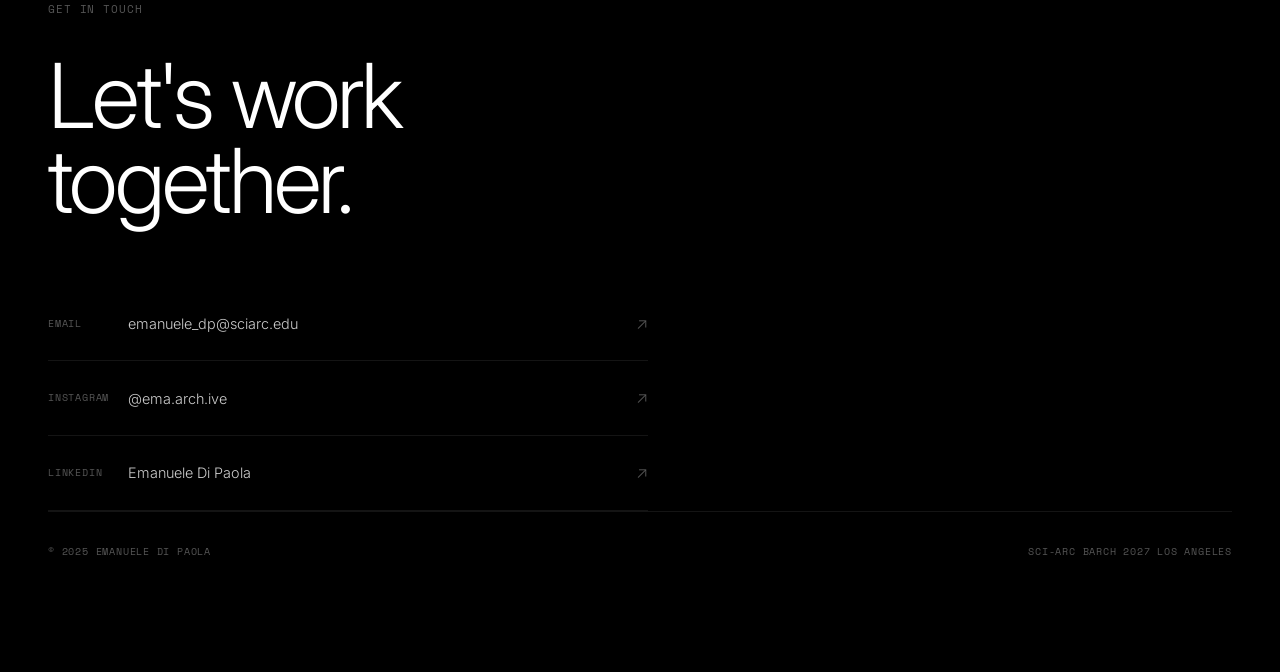
==== commit 775e4696: "Update portfolio: new content, contact links, tag updates - Add project-01-detail.html (technical an" ====
--- a/index.html
+++ b/index.html
@@ -3,7 +3,7 @@
 <head>
   <meta charset="UTF-8" />
   <meta name="viewport" content="width=device-width, initial-scale=1.0" />
-  <title>Emanuele Di Paola — Architecture</title>
+  <title>Emanuele Di Paola Architecture</title>
   <link rel="preconnect" href="https://fonts.googleapis.com" />
   <link rel="preconnect" href="https://fonts.gstatic.com" crossorigin />
   <link href="https://fonts.googleapis.com/css2?family=Inter:wght@300;400;500;600&family=Space+Mono:wght@400;700&display=swap" rel="stylesheet" />
@@ -30,7 +30,7 @@
     <canvas id="bg-canvas"></canvas>
     <div class="hero-content">
       <div class="hero-label">
-        <span class="mono">Portfolio — 2025</span>
+        <span class="mono">Portfolio 2025</span>
       </div>
       <h1 class="hero-name">
         <span class="line-wrap"><span class="line">EMANUELE</span></span>
@@ -61,6 +61,28 @@
       <span class="mono">Scroll</span>
       <div class="scroll-line"></div>
     </div>
+
+    <!-- Micro graphics -->
+    <div class="mg-coord">
+      34.0522°N<br>118.2437°W
+    </div>
+
+    <div class="mg-measure">
+      <div class="mg-tick"></div>
+      <div class="mg-vline"></div>
+      <div class="mg-mlabel">±0.000</div>
+      <div class="mg-vline"></div>
+      <div class="mg-tick"></div>
+    </div>
+
+    <div class="mg-north">
+      <svg width="16" height="24" viewBox="0 0 16 24" fill="none" xmlns="http://www.w3.org/2000/svg">
+        <line x1="8" y1="0" x2="8" y2="24" stroke="white" stroke-width="0.6" opacity="0.2"/>
+        <polyline points="4,11 8,1 12,11" stroke="white" stroke-width="0.6" fill="none" opacity="0.25" stroke-linejoin="round"/>
+        <line x1="5" y1="19" x2="11" y2="19" stroke="white" stroke-width="0.5" opacity="0.15"/>
+      </svg>
+      <span class="mg-north-label">N</span>
+    </div>
   </section>
 
   <!-- Selected Work -->
@@ -68,6 +90,7 @@
     <div class="section-header">
       <span class="mono section-label">Selected Work</span>
       <span class="mono section-count">05 Projects</span>
+      <span class="mg-section-tick"></span>
     </div>
 
     <div class="projects-list">
@@ -78,11 +101,11 @@
         <div class="project-info">
           <h2 class="project-title">"Yovie" Cultural Center</h2>
           <p class="project-meta mono">Vienna, Austria &mdash; 2025</p>
-          <p class="project-desc">A performance hall that breaks its container, making structure and movement part of the performance. A cultural center in the heart of Vienna designed to host performance, exhibition, and communal gathering — redefining urban presence through layered transparency, circulation, and spatial performance.</p>
-          <div class="project-tags">
+          <p class="project-desc">A performance hall that breaks its container, making structure and movement part of the performance. A cultural center in the heart of Vienna designed to host performance, exhibition, and communal gathering redefining urban presence through layered transparency, circulation, and spatial performance.</p>
+          <div class="project-tags">
+            <span class="tag">AI Concept</span>
             <span class="tag">Cultural</span>
             <span class="tag">Performance</span>
-            <span class="tag">Urban</span>
           </div>
           <a href="project-01.html" class="project-view-link mono">View Project →</a>
         </div>
@@ -98,7 +121,7 @@
         <div class="project-number mono">02</div>
         <div class="project-info">
           <h2 class="project-title">Spiral Staircase</h2>
-          <p class="project-meta mono">Details Details — Instructor: Dwayne Oyler</p>
+          <p class="project-meta mono">Details Details Instructor: Dwayne Oyler</p>
           <p class="project-desc">A study in structure and flow. A diagonally cut eggcrate system creates this sculptural staircase, revealing structure through sectional geometry. Explores the relationship between load transfer and spatial rhythm through a continuous folded steel spine and suspended acrylic treads.</p>
           <div class="project-tags">
             <span class="tag">Detail</span>
@@ -120,11 +143,11 @@
         <div class="project-info">
           <h2 class="project-title">SCI-Arc Extension</h2>
           <p class="project-meta mono">Los Angeles, CA &mdash; 2024</p>
-          <p class="project-desc">A proposal for a SCI-Arc Extension based on conceptual understanding of program assemblies. The proposal is not an addition but a duplication — the spaces at SCI-Arc that actually work were identified and reproduced as a mirrored twin typology connecting through Keck Hall.</p>
-          <div class="project-tags">
+          <p class="project-desc">A proposal for a SCI-Arc Extension based on conceptual understanding of program assemblies. The proposal is not an addition but a duplication the spaces at SCI-Arc that actually work were identified and reproduced as a mirrored twin typology connecting through Keck Hall.</p>
+          <div class="project-tags">
+            <span class="tag">Parametric</span>
             <span class="tag">Institutional</span>
-            <span class="tag">Urban</span>
-            <span class="tag">Program</span>
+            <span class="tag">Program Based</span>
           </div>
           <a href="project-03.html" class="project-view-link mono">View Project →</a>
         </div>
@@ -162,7 +185,7 @@
         <div class="project-info">
           <h2 class="project-title">Future Ruins</h2>
           <p class="project-meta mono">2B Visual Studies &mdash; Sao Paulo</p>
-          <p class="project-desc">A short film depicting a hypothetical post-apocalyptic environment focused on the MASP museum in Sao Paulo. The ruin is not accidental but designed — every element of decay was choreographed to reveal how the building would fail. The structural skeleton remains partially intact, reclaimed by overgrowth.</p>
+          <p class="project-desc">A short film depicting a hypothetical post-apocalyptic environment focused on the MASP museum in Sao Paulo. The ruin is not accidental but designed every element of decay was choreographed to reveal how the building would fail. The structural skeleton remains partially intact, reclaimed by overgrowth.</p>
           <div class="project-tags">
             <span class="tag">Film</span>
             <span class="tag">Speculative</span>
@@ -184,10 +207,18 @@
   <section id="about">
     <div class="section-header">
       <span class="mono section-label">About</span>
+      <span class="mg-section-tick"></span>
     </div>
     <div class="about-grid">
       <div class="about-bio">
-        <p class="about-text">Emanuele Di Paola is an architecture student at SCI-Arc in Los Angeles, pursuing a BArch degree (2022–2027). His work spans cultural centers, institutional buildings, speculative structures, and short films — always exploring the relationship between structure, movement, and spatial experience.</p>
+        <div class="mg-about-ann">
+          <div class="mg-ann-dot"></div>
+          <div class="mg-ann-line"></div>
+          <span class="mg-ann-text">SCI-Arc · Los Angeles · Est. 2022</span>
+          <div class="mg-ann-line"></div>
+          <div class="mg-ann-dot"></div>
+        </div>
+        <p class="about-text">Emanuele Di Paola is an architecture student at SCI-Arc in Los Angeles, pursuing a BArch degree (2022–2027). His work spans cultural centers, institutional buildings, speculative structures, and short films always exploring the relationship between structure, movement, and spatial experience.</p>
         <p class="about-text">He brings a multidisciplinary approach combining computational design, physical model-making, and digital fabrication. His practice bridges rigorous technical development with conceptual depth.</p>
         <div class="about-contact-inline">
           <a href="mailto:emanuele_dp@sciarc.edu" class="about-email">emanuele_dp@sciarc.edu</a>
@@ -199,19 +230,19 @@
           <ul class="cv-list">
             <li class="cv-item">
               <span class="cv-title">SCI-Arc Planet City Exhibition</span>
-              <span class="cv-meta mono">2026 — Liam Young</span>
+              <span class="cv-meta mono">2026 Liam Young</span>
             </li>
             <li class="cv-item">
               <span class="cv-title">Teaching Assistant, Work-Study Studio</span>
-              <span class="cv-meta mono">2026 Fall — SCI-Arc</span>
+              <span class="cv-meta mono">2026 Fall SCI-Arc</span>
             </li>
             <li class="cv-item">
               <span class="cv-title">Summer Intern</span>
-              <span class="cv-meta mono">2025 — ROTO Architects</span>
+              <span class="cv-meta mono">2025 ROTO Architects</span>
             </li>
             <li class="cv-item">
               <span class="cv-title">Spring Show Participant</span>
-              <span class="cv-meta mono">2025 — SCI-Arc</span>
+              <span class="cv-meta mono">2022 · 2023 · 2024 · 2025 SCI-Arc</span>
             </li>
             <li class="cv-item">
               <span class="cv-title">Class Representative, SCI-Arc STUN</span>
@@ -224,26 +255,22 @@
           <ul class="cv-list">
             <li class="cv-item">
               <span class="cv-title">BArch</span>
-              <span class="cv-meta mono">2022–2027 — SCI-Arc, Los Angeles</span>
+              <span class="cv-meta mono">2022–2027 SCI-Arc, Los Angeles</span>
             </li>
             <li class="cv-item">
               <span class="cv-title">Business &amp; Management</span>
-              <span class="cv-meta mono">2021–2022 — American University of Rome</span>
-            </li>
-            <li class="cv-item">
-              <span class="cv-title">SAT Course</span>
-              <span class="cv-meta mono">2020–2021 — Princeton University</span>
+              <span class="cv-meta mono">2021–2022 American University of Rome</span>
             </li>
             <li class="cv-item">
               <span class="cv-title">High School</span>
-              <span class="cv-meta mono">2017–2021 — American Overseas School of Rome</span>
+              <span class="cv-meta mono">2017–2021 American Overseas School of Rome</span>
             </li>
           </ul>
           <h3 class="col-title mono" style="margin-top: 2.5rem;">Awards</h3>
           <ul class="cv-list">
             <li class="cv-item">
               <span class="cv-title">SCI-Arc Gala / Thomas Heatherwick Award</span>
-              <span class="cv-meta mono">2025 — Selected Model</span>
+              <span class="cv-meta mono">2025 Selected Model</span>
             </li>
             <li class="cv-item">
               <span class="cv-title">SCI-Arc Continuing Student Scholarship</span>
@@ -293,16 +320,21 @@
           <span class="contact-link-value">emanuele_dp@sciarc.edu</span>
           <span class="contact-link-arrow">↗</span>
         </a>
-        <a href="tel:+12133342322" class="contact-link">
-          <span class="contact-link-label mono">Phone</span>
-          <span class="contact-link-value">+1 (213) 334-2322</span>
+        <a href="https://www.instagram.com/ema.arch.ive" target="_blank" class="contact-link">
+          <span class="contact-link-label mono">Instagram</span>
+          <span class="contact-link-value">@ema.arch.ive</span>
           <span class="contact-link-arrow">↗</span>
         </a>
+        <a href="https://www.linkedin.com/in/emanuele-di-paola-5bb2b8232/?skipRedirect=true" target="_blank" class="contact-link">
+          <span class="contact-link-label mono">LinkedIn</span>
+          <span class="contact-link-value">Emanuele Di Paola</span>
+          <span class="contact-link-arrow">↗</span>
+        </a>
       </div>
     </div>
     <footer class="footer">
       <span class="mono footer-copy">© 2025 Emanuele Di Paola</span>
-      <span class="mono footer-school">SCI-Arc BArch 2027 — Los Angeles</span>
+      <span class="mono footer-school">SCI-Arc BArch 2027 Los Angeles</span>
     </footer>
   </section>
 
--- a/style.css
+++ b/style.css
@@ -411,23 +411,23 @@
 
 /* Project thumbnail images */
 .project-image-01 {
-  background-image: url('Links%20copy/DSC_3353.jpg');
+  background-image: url('images/project-01/model/DSC_3353.jpg');
 }
 
 .project-image-02 {
-  background-image: url('Links%20copy/DSC_3821.jpg');
+  background-image: url('images/project-02/model/DSC_3821.jpg');
 }
 
 .project-image-03 {
-  background-image: url('Links%20copy/DSC_7795.jpg');
+  background-image: url('images/project-03/model/DSC_7795.jpg');
 }
 
 .project-image-04 {
-  background-image: url('Links%20copy/HighresScreenshot00003.png');
+  background-image: url('images/project-04/renders/image1.jpg');
 }
 
 .project-image-05 {
-  background-image: url('Links%20copy/Screenshot%202024-05-03%20000449.png');
+  background-image: url('images/project-05/renders/Future_Ruins_Student.0216.png');
 }
 
 /* ─── About ─────────────────────────────────────────────────────────────────── */
@@ -612,6 +612,142 @@
 @keyframes fadeIn {
   from { opacity: 0; }
   to   { opacity: 1; }
+}
+
+/* ─── Micro Graphics ────────────────────────────────────────────────────────── */
+
+/* Project item — top-left L bracket */
+.project-item::before {
+  content: '';
+  position: absolute;
+  top: 0; left: 0;
+  width: 10px; height: 10px;
+  border-top: 1px solid rgba(255,255,255,0.12);
+  border-left: 1px solid rgba(255,255,255,0.12);
+  pointer-events: none;
+  transition: border-color 0.4s ease;
+}
+.project-item:hover::before { border-color: rgba(255,255,255,0.32); }
+
+/* Project image — top-right L bracket */
+.project-image-wrap::after {
+  content: '';
+  position: absolute;
+  top: 0; right: 0;
+  width: 10px; height: 10px;
+  border-top: 1px solid rgba(255,255,255,0.2);
+  border-right: 1px solid rgba(255,255,255,0.2);
+  z-index: 3;
+  pointer-events: none;
+  transition: border-color 0.4s ease;
+}
+.project-item:hover .project-image-wrap::after { border-color: rgba(255,255,255,0.5); }
+
+/* Hero coordinate tag — top right */
+.mg-coord {
+  position: absolute;
+  top: 5.8rem; right: 3rem;
+  font-family: var(--font-mono);
+  font-size: 0.52rem;
+  letter-spacing: 0.14em;
+  text-transform: uppercase;
+  color: rgba(255,255,255,0.16);
+  z-index: 2;
+  pointer-events: none;
+  opacity: 0;
+  animation: fadeIn 1.5s ease 1.3s forwards;
+  line-height: 2;
+  text-align: right;
+}
+
+/* Hero vertical measurement column — right edge */
+.mg-measure {
+  position: absolute;
+  right: 3rem;
+  top: 50%;
+  transform: translateY(-50%);
+  display: flex;
+  flex-direction: column;
+  align-items: center;
+  z-index: 2;
+  pointer-events: none;
+  opacity: 0;
+  animation: fadeIn 1.5s ease 1.5s forwards;
+}
+.mg-tick {
+  width: 7px;
+  height: 1px;
+  background: rgba(255,255,255,0.18);
+}
+.mg-vline {
+  width: 1px;
+  height: 55px;
+  background: linear-gradient(to bottom, rgba(255,255,255,0.1), rgba(255,255,255,0.05));
+}
+.mg-mlabel {
+  font-family: var(--font-mono);
+  font-size: 0.46rem;
+  letter-spacing: 0.14em;
+  color: rgba(255,255,255,0.14);
+  writing-mode: vertical-rl;
+  transform: rotate(180deg);
+  margin: 6px 0;
+}
+
+/* North arrow */
+.mg-north {
+  position: absolute;
+  bottom: 4rem; right: 3.5rem;
+  display: flex;
+  flex-direction: column;
+  align-items: center;
+  gap: 3px;
+  z-index: 2;
+  pointer-events: none;
+  opacity: 0;
+  animation: fadeIn 1.5s ease 1.7s forwards;
+}
+.mg-north-label {
+  font-family: var(--font-mono);
+  font-size: 0.46rem;
+  letter-spacing: 0.18em;
+  color: rgba(255,255,255,0.16);
+}
+
+/* About annotation strip */
+.mg-about-ann {
+  display: flex;
+  align-items: center;
+  gap: 0.75rem;
+  margin-bottom: 2rem;
+}
+.mg-ann-dot {
+  width: 3px;
+  height: 3px;
+  border-radius: 50%;
+  background: rgba(255,255,255,0.2);
+  flex-shrink: 0;
+}
+.mg-ann-line {
+  flex: 1;
+  height: 1px;
+  background: rgba(255,255,255,0.07);
+}
+.mg-ann-text {
+  font-family: var(--font-mono);
+  font-size: 0.5rem;
+  letter-spacing: 0.14em;
+  color: rgba(255,255,255,0.16);
+  text-transform: uppercase;
+  white-space: nowrap;
+}
+
+/* Section header tick */
+.mg-section-tick {
+  width: 1px;
+  height: 10px;
+  background: rgba(255,255,255,0.15);
+  align-self: flex-end;
 }
 
 /* ─── Responsive ────────────────────────────────────────────────────────────── */
@@ -645,7 +781,7 @@
     padding: 0 1.5rem;
   }
   .hero-content { padding-top: 7rem; }
-  .hero-diagram { display: none; }
+  .hero-diagram { display: flex; padding: 0 0 3rem; }
   .hero-scroll  { left: 1.5rem; }
   .hero-name { font-size: clamp(3rem, 15vw, 5rem); }
 
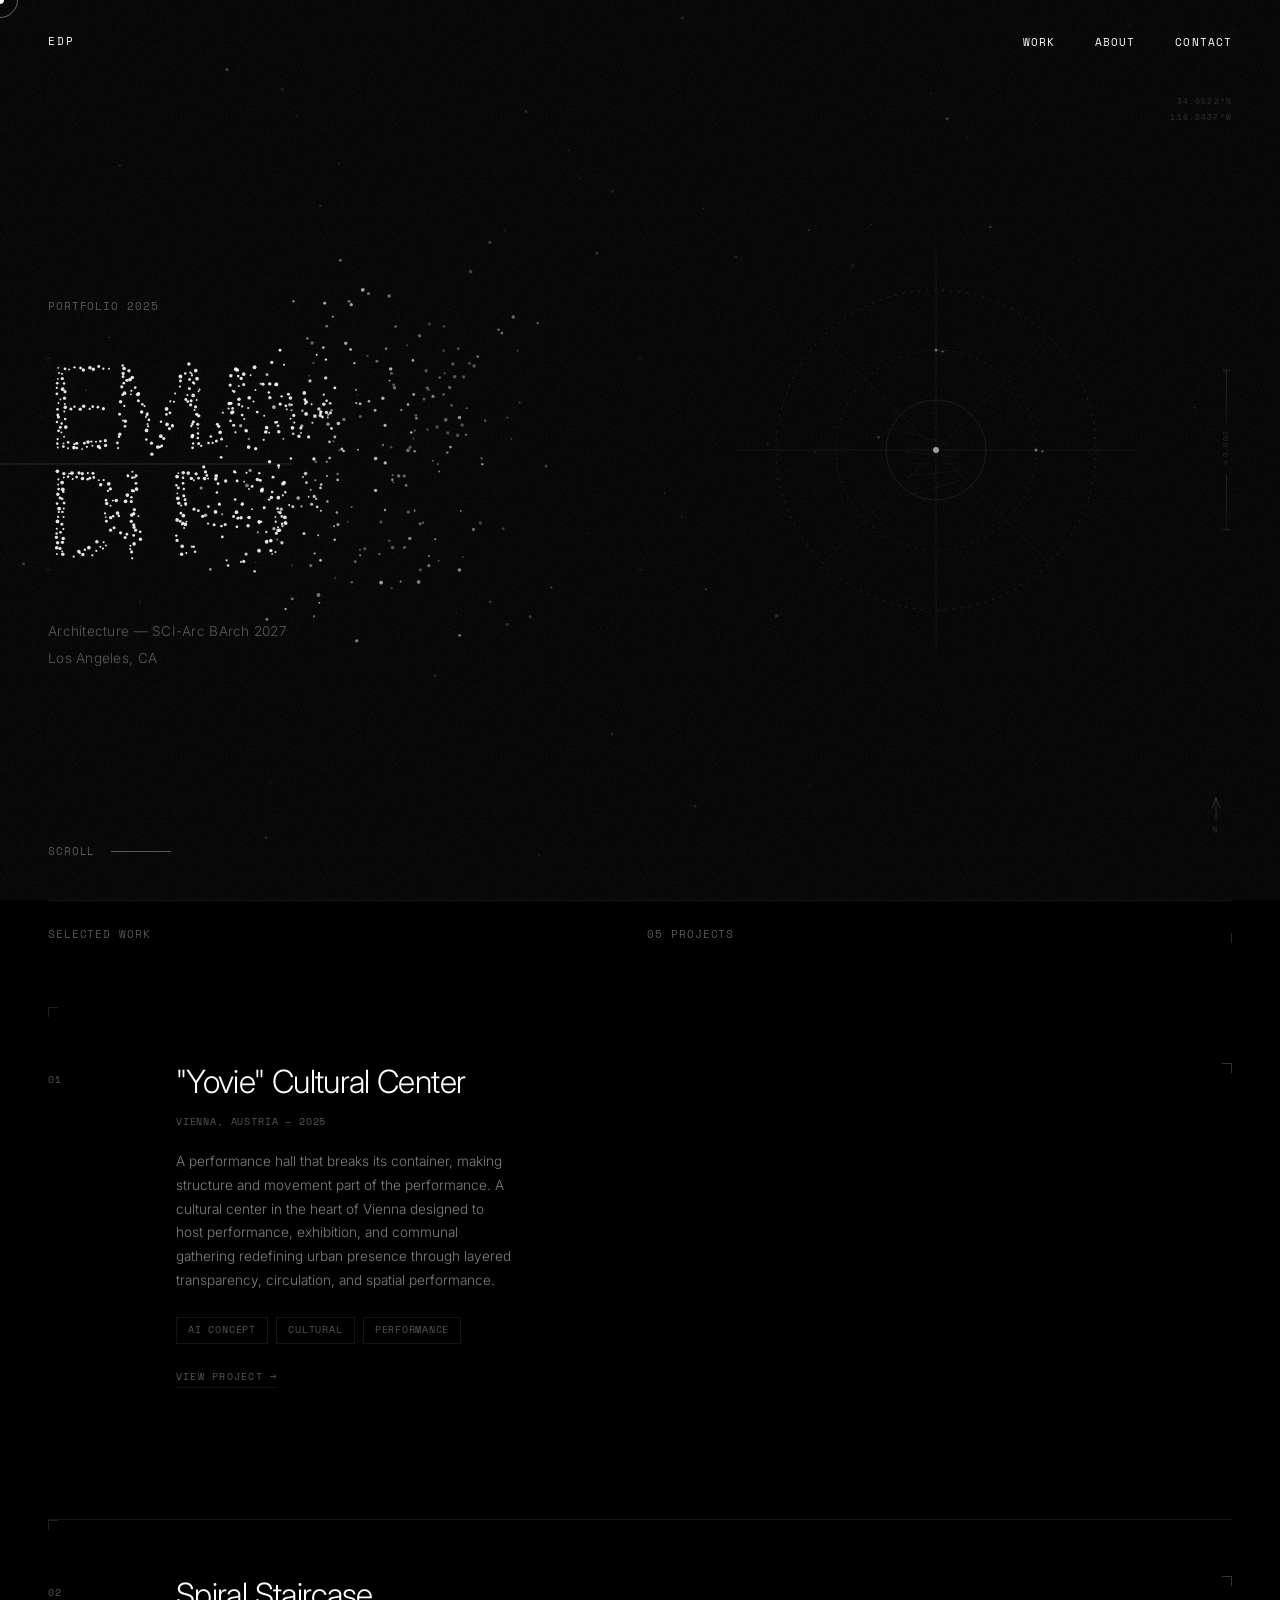
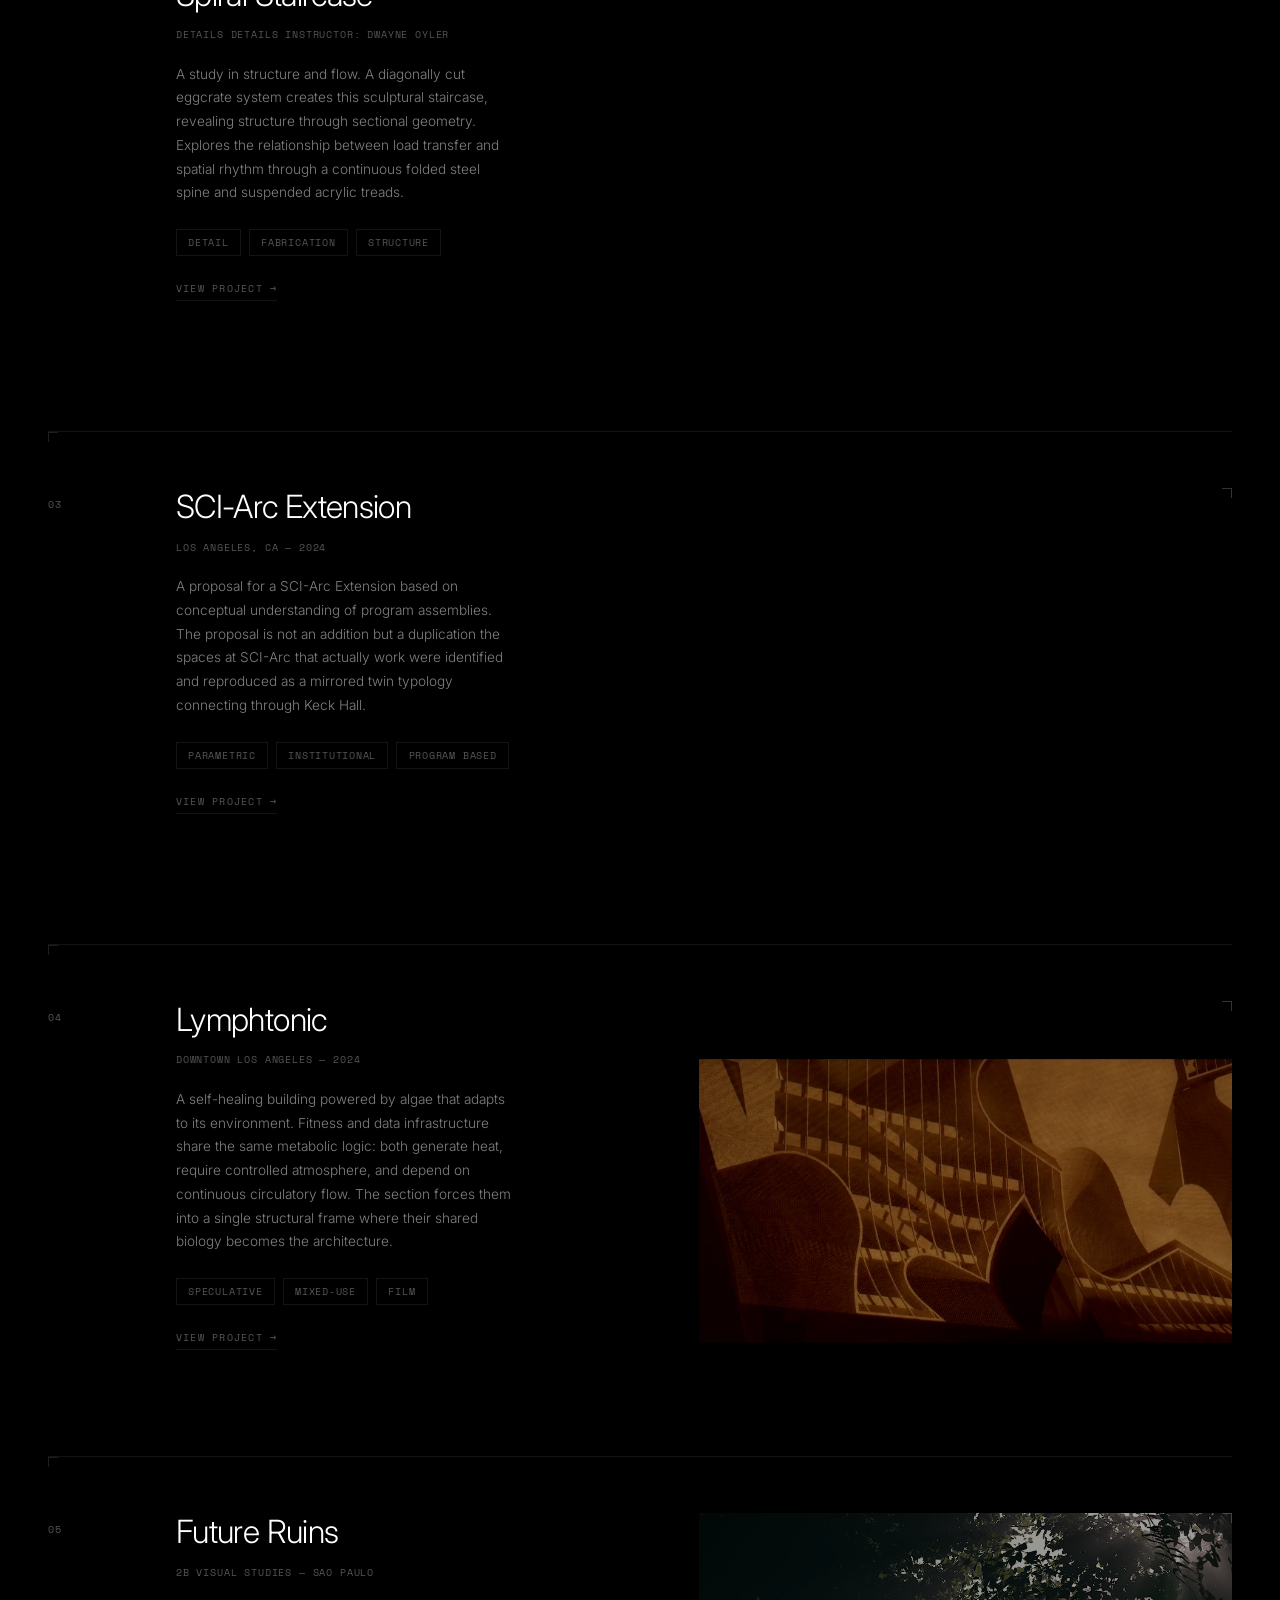
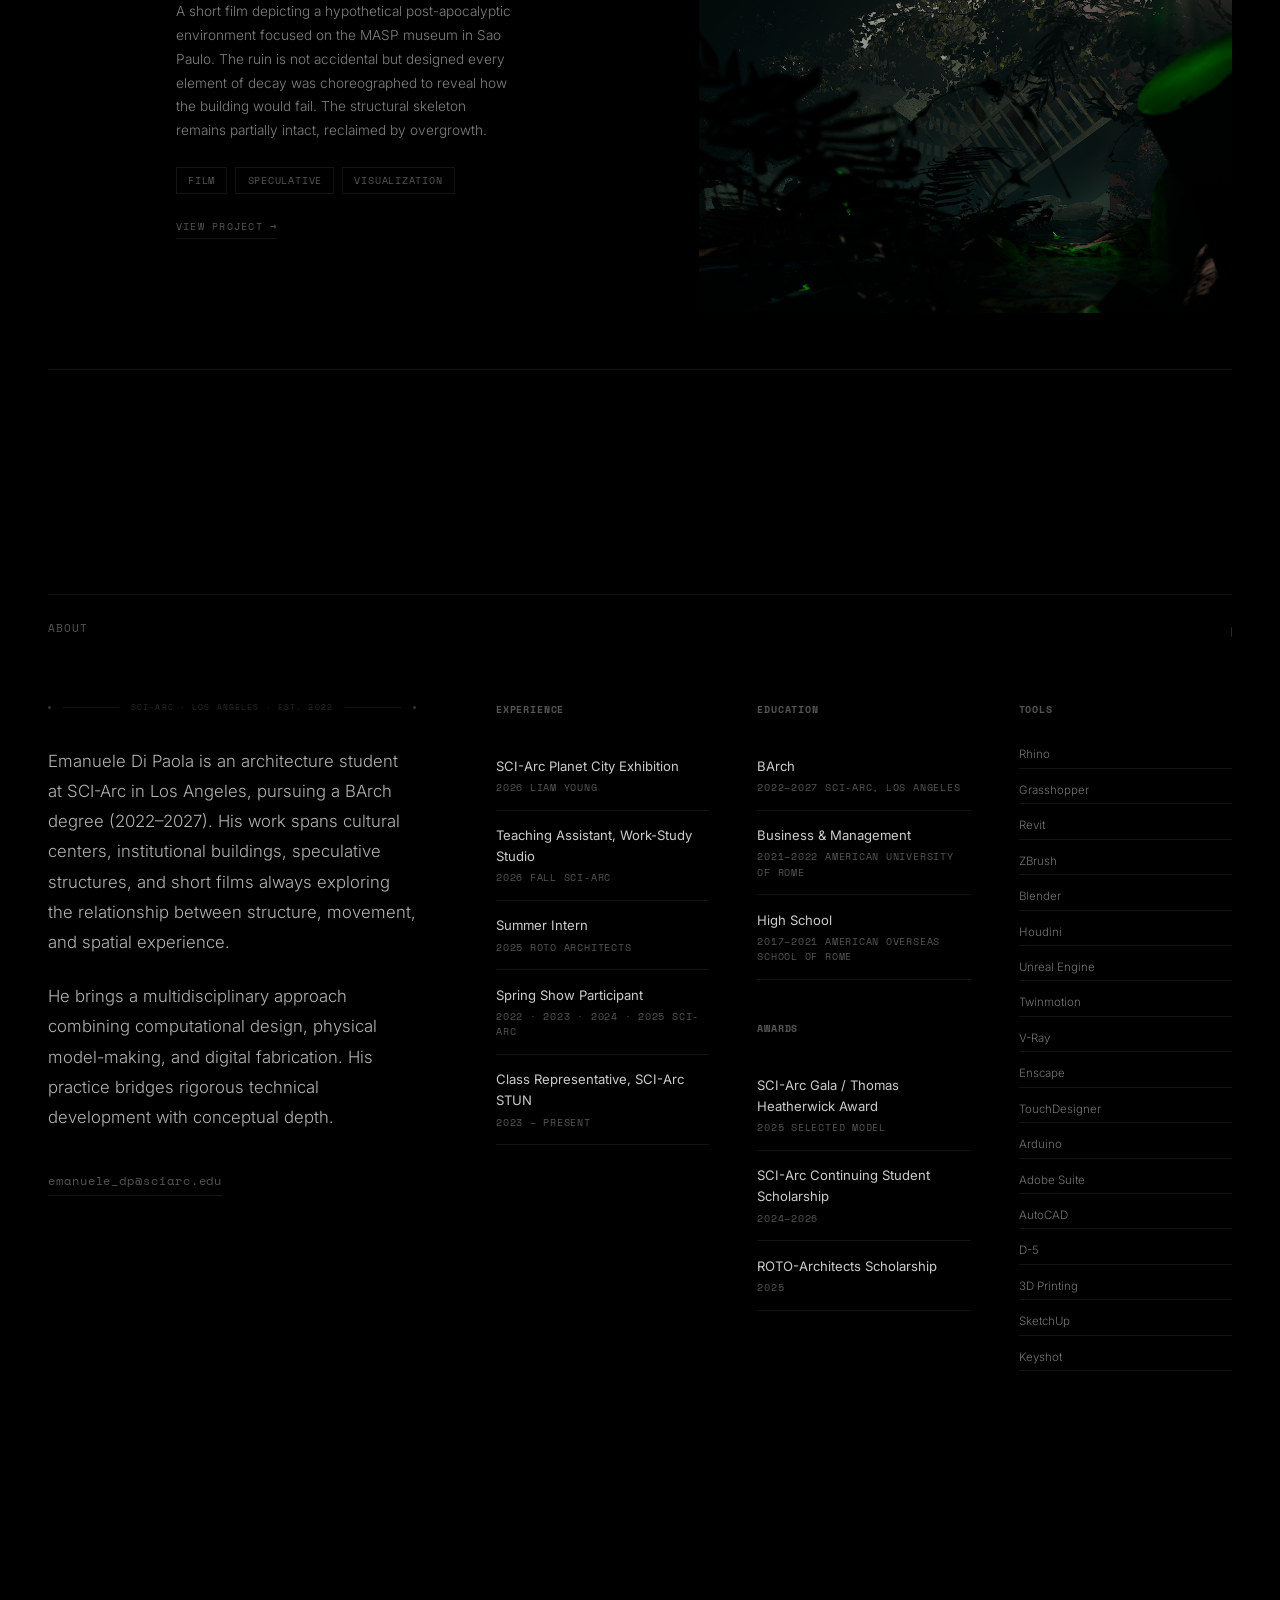
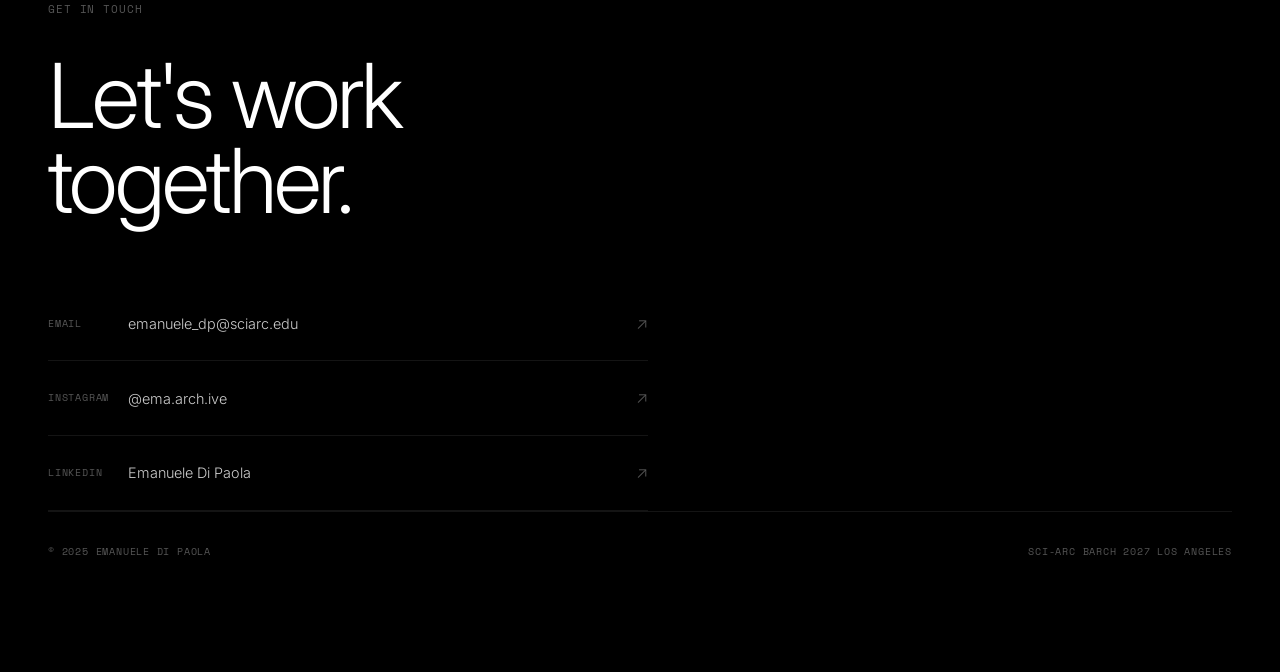
==== commit 0f5ebd5a: "Install Vercel Speed Insights ## Vercel Speed Insights Installation  Successfully installed and conf" ====
--- a/index.html
+++ b/index.html
@@ -8,6 +8,10 @@
   <link rel="preconnect" href="https://fonts.gstatic.com" crossorigin />
   <link href="https://fonts.googleapis.com/css2?family=Inter:wght@300;400;500;600&family=Space+Mono:wght@400;700&display=swap" rel="stylesheet" />
   <link rel="stylesheet" href="style.css" />
+  <script>
+    window.si = window.si || function () { (window.siq = window.siq || []).push(arguments); };
+  </script>
+  <script defer src="/_vercel/speed-insights/script.js"></script>
 </head>
 <body>
 
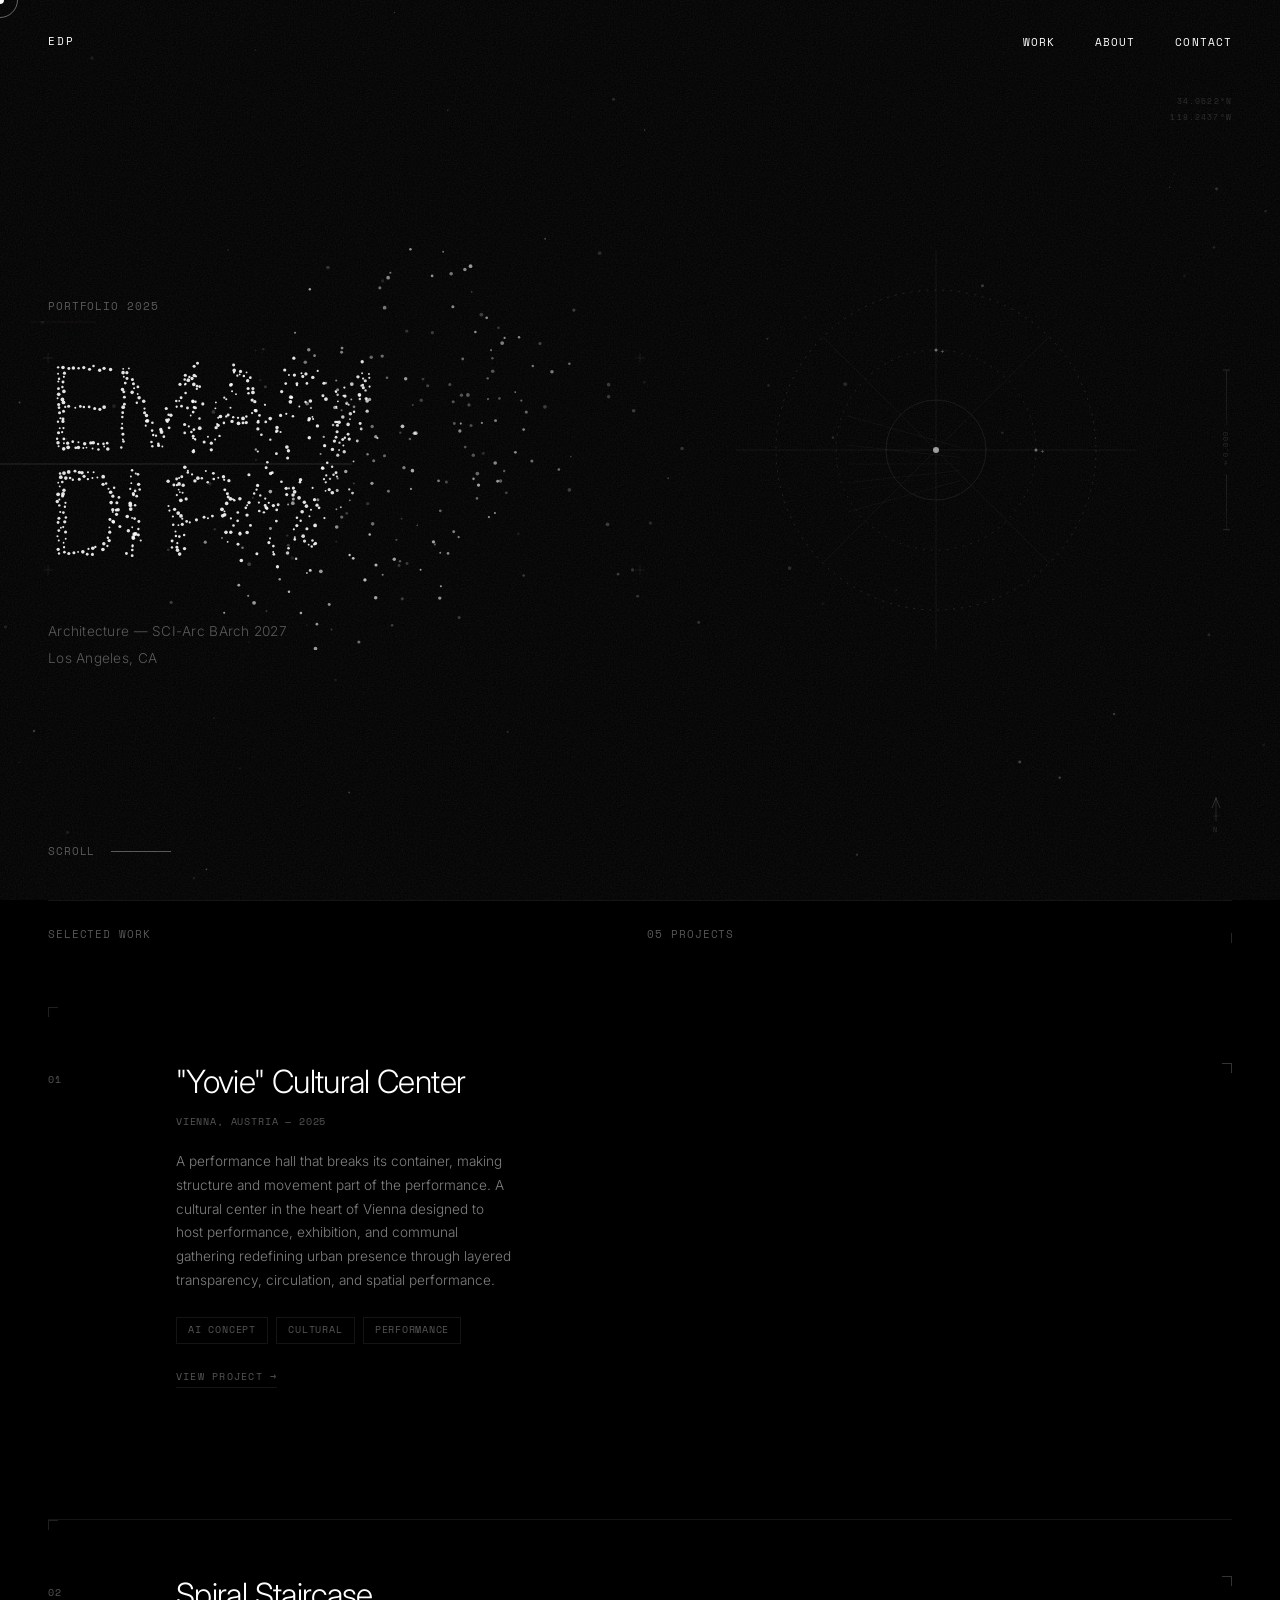
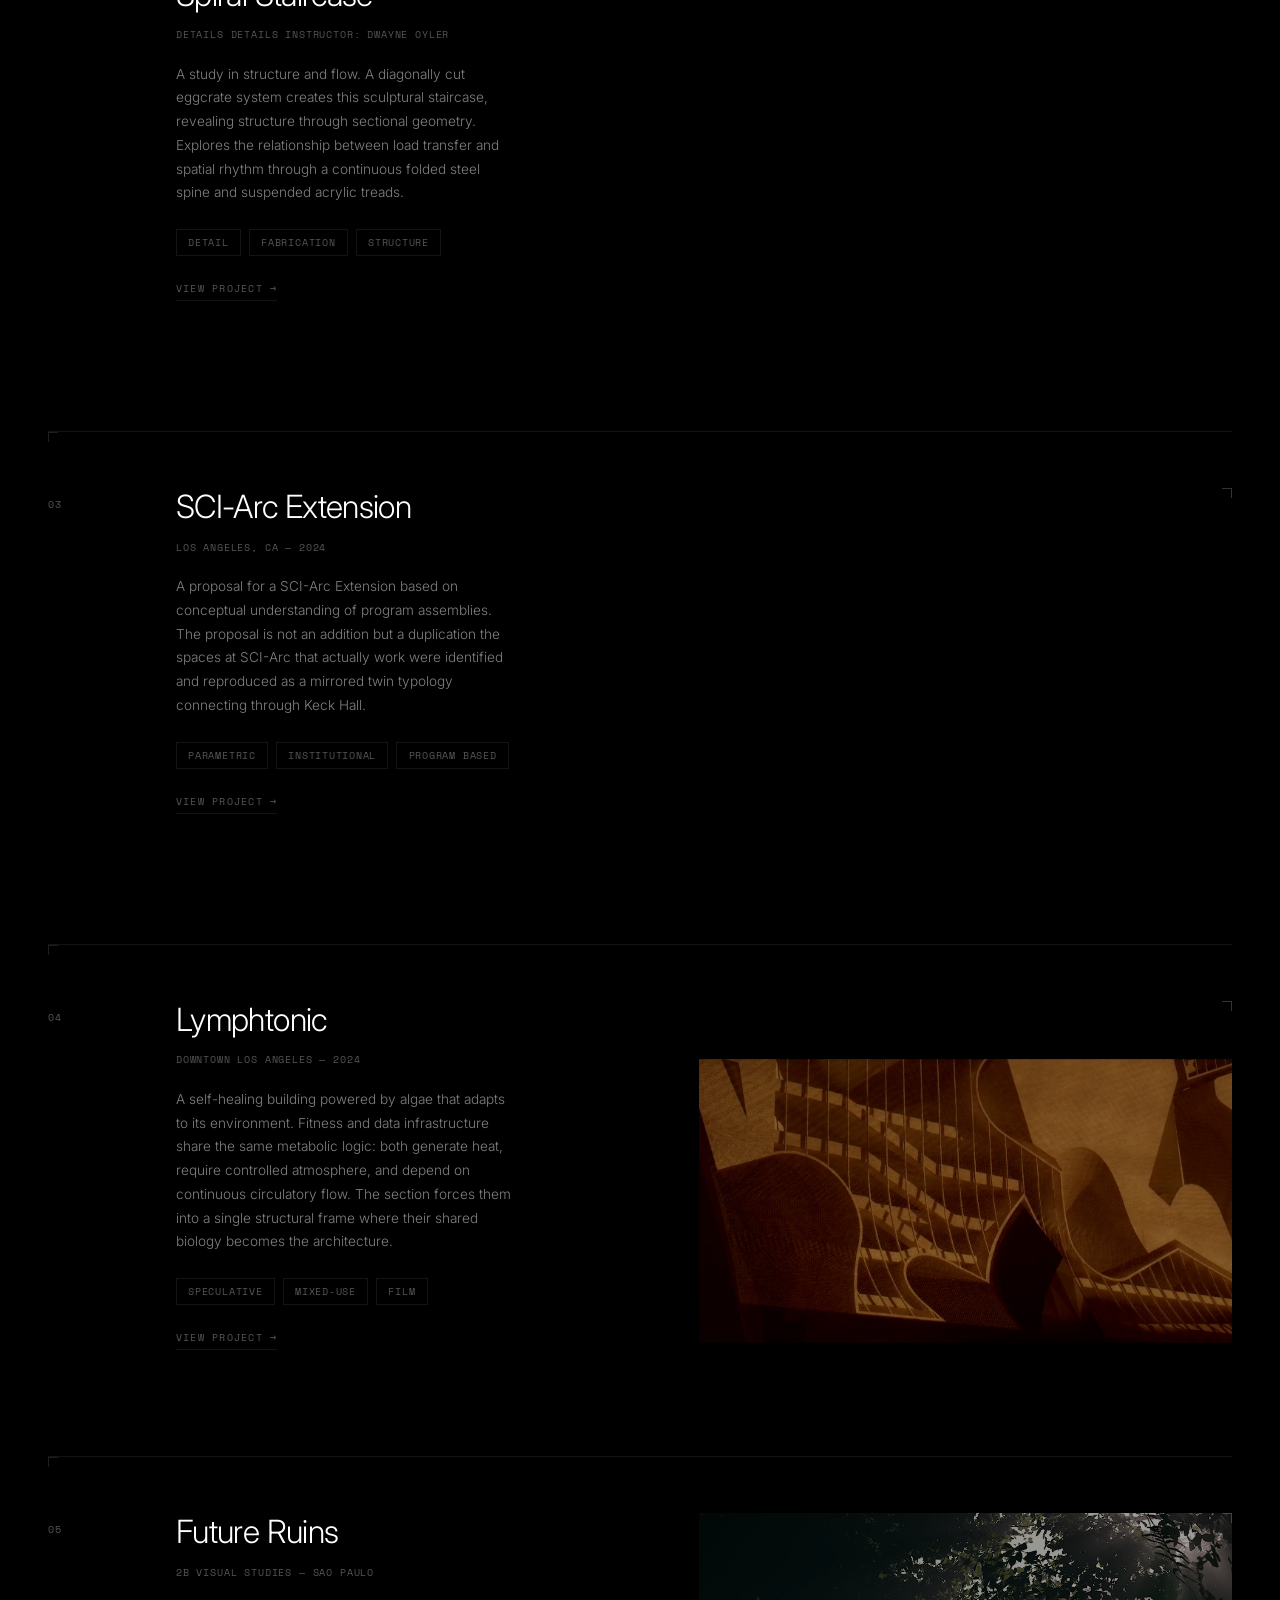
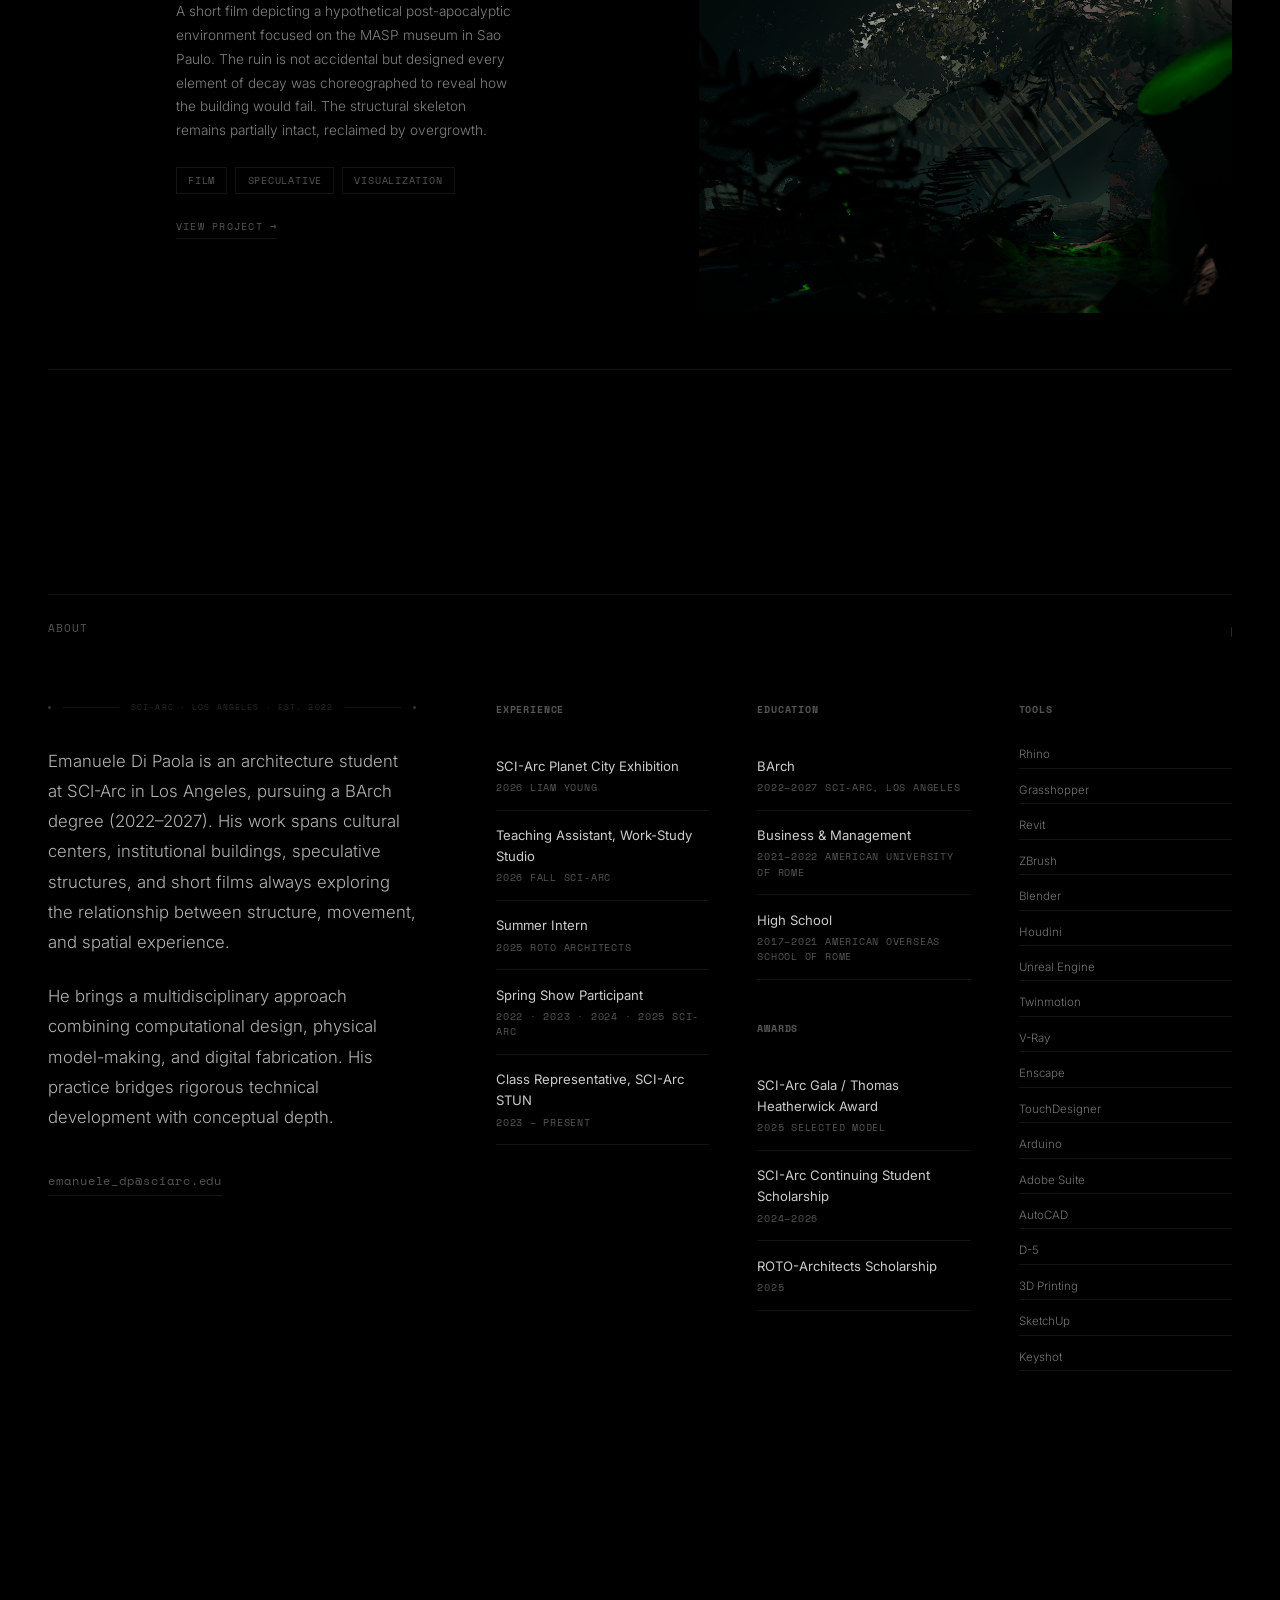
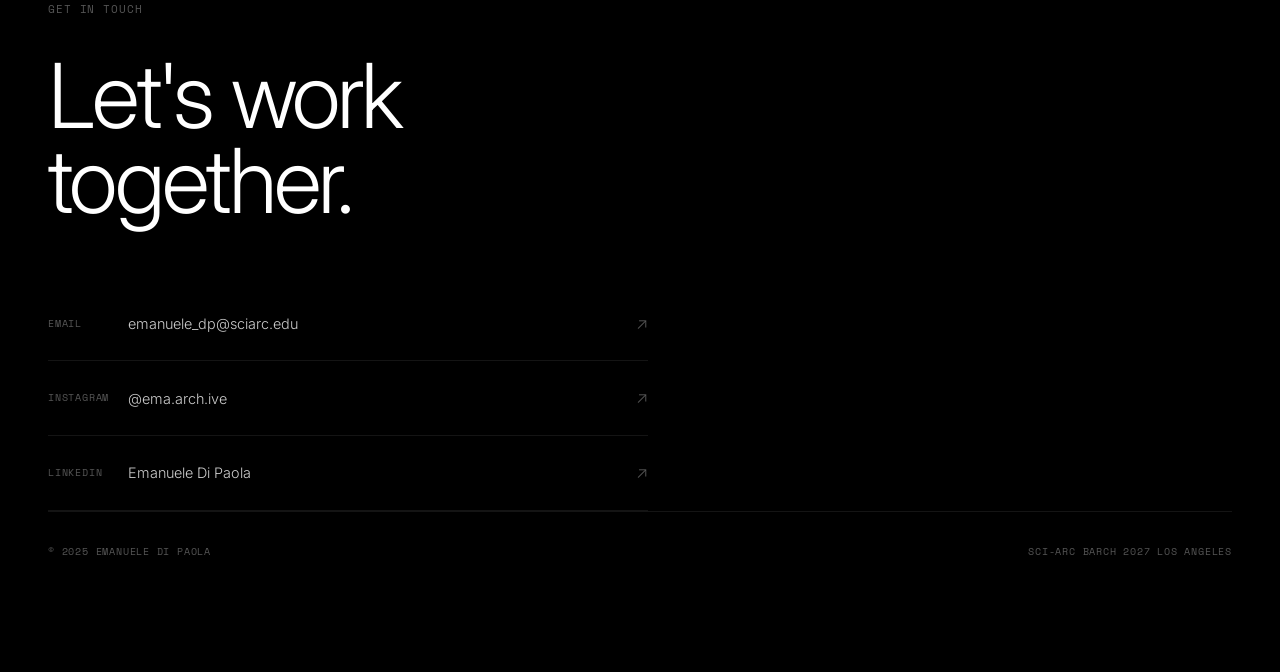
==== commit 48f741c8: "Install Vercel Web Analytics ## Vercel Web Analytics Installation  Successfully installed and config" ====
--- a/index.html
+++ b/index.html
@@ -9,9 +9,9 @@
   <link href="https://fonts.googleapis.com/css2?family=Inter:wght@300;400;500;600&family=Space+Mono:wght@400;700&display=swap" rel="stylesheet" />
   <link rel="stylesheet" href="style.css" />
   <script>
-    window.si = window.si || function () { (window.siq = window.siq || []).push(arguments); };
+    window.va = window.va || function () { (window.vaq = window.vaq || []).push(arguments); };
   </script>
-  <script defer src="/_vercel/speed-insights/script.js"></script>
+  <script defer src="/_vercel/insights/script.js"></script>
 </head>
 <body>
 
